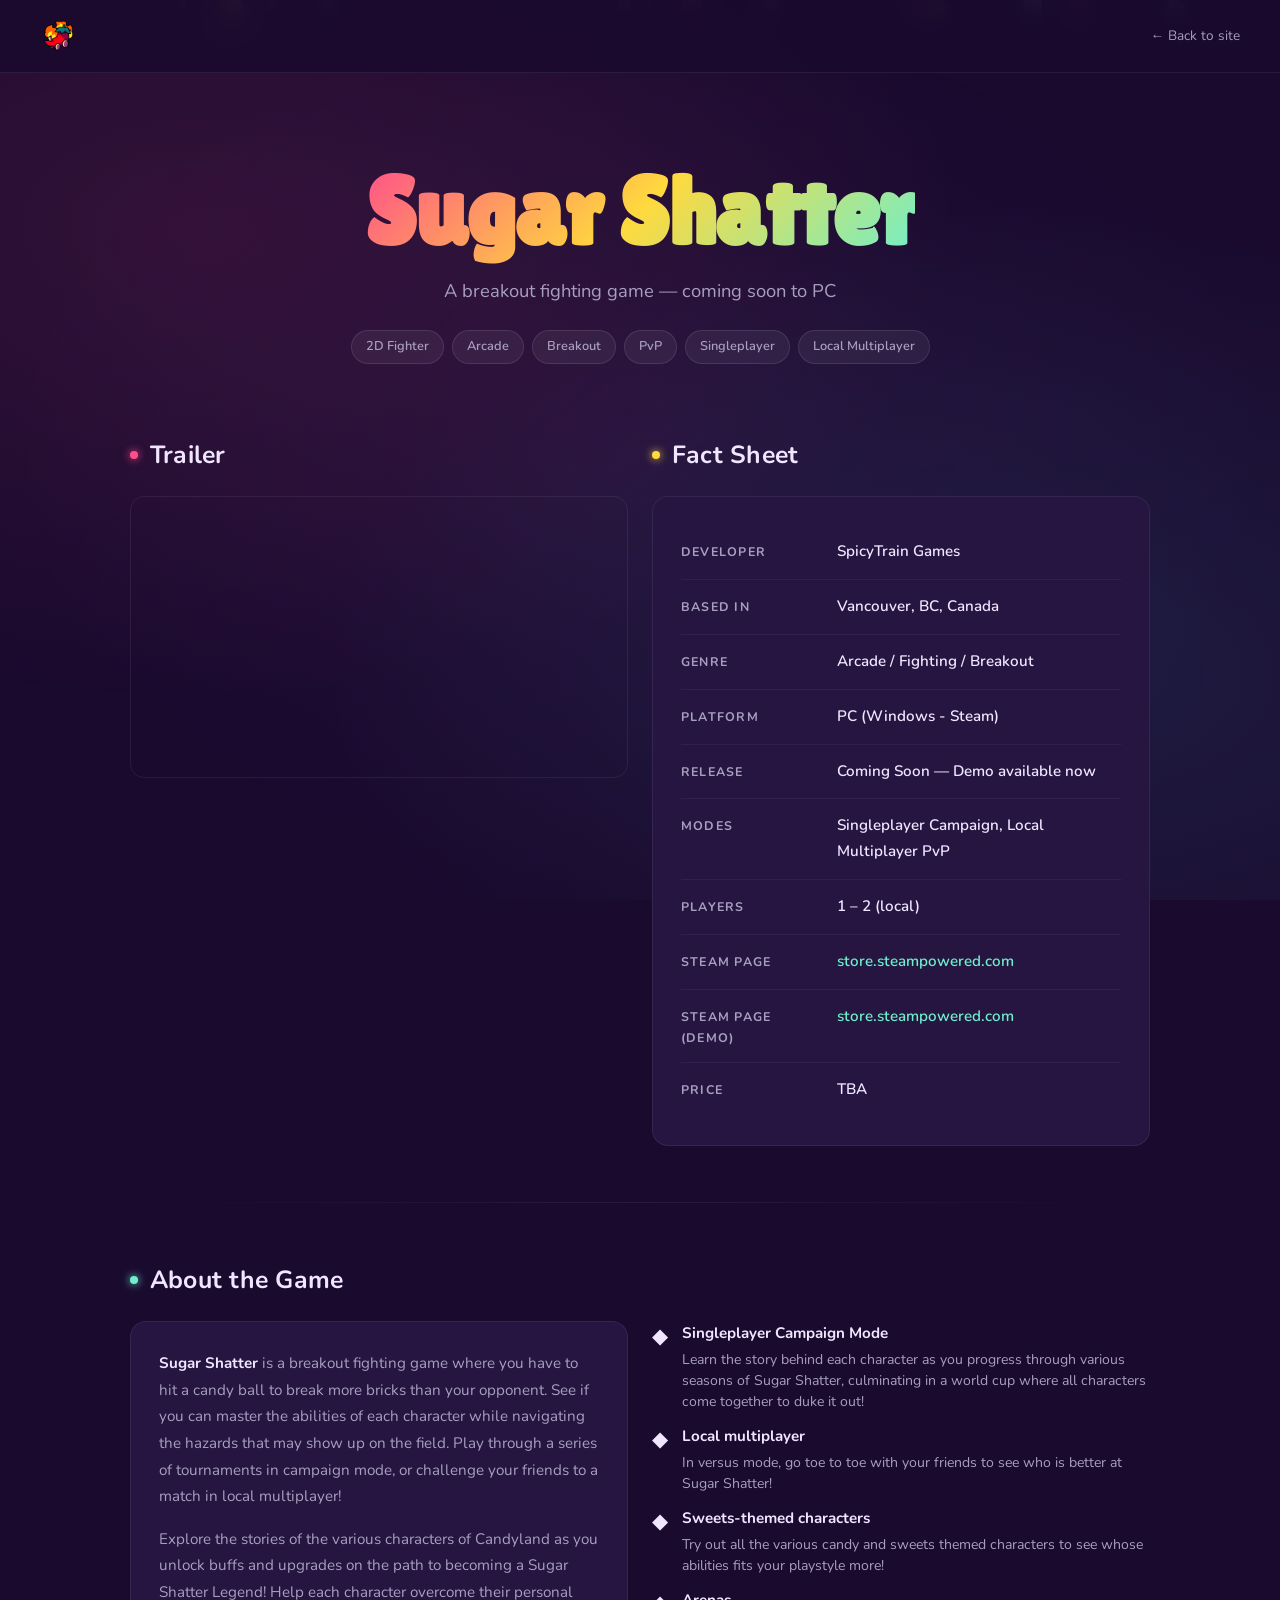
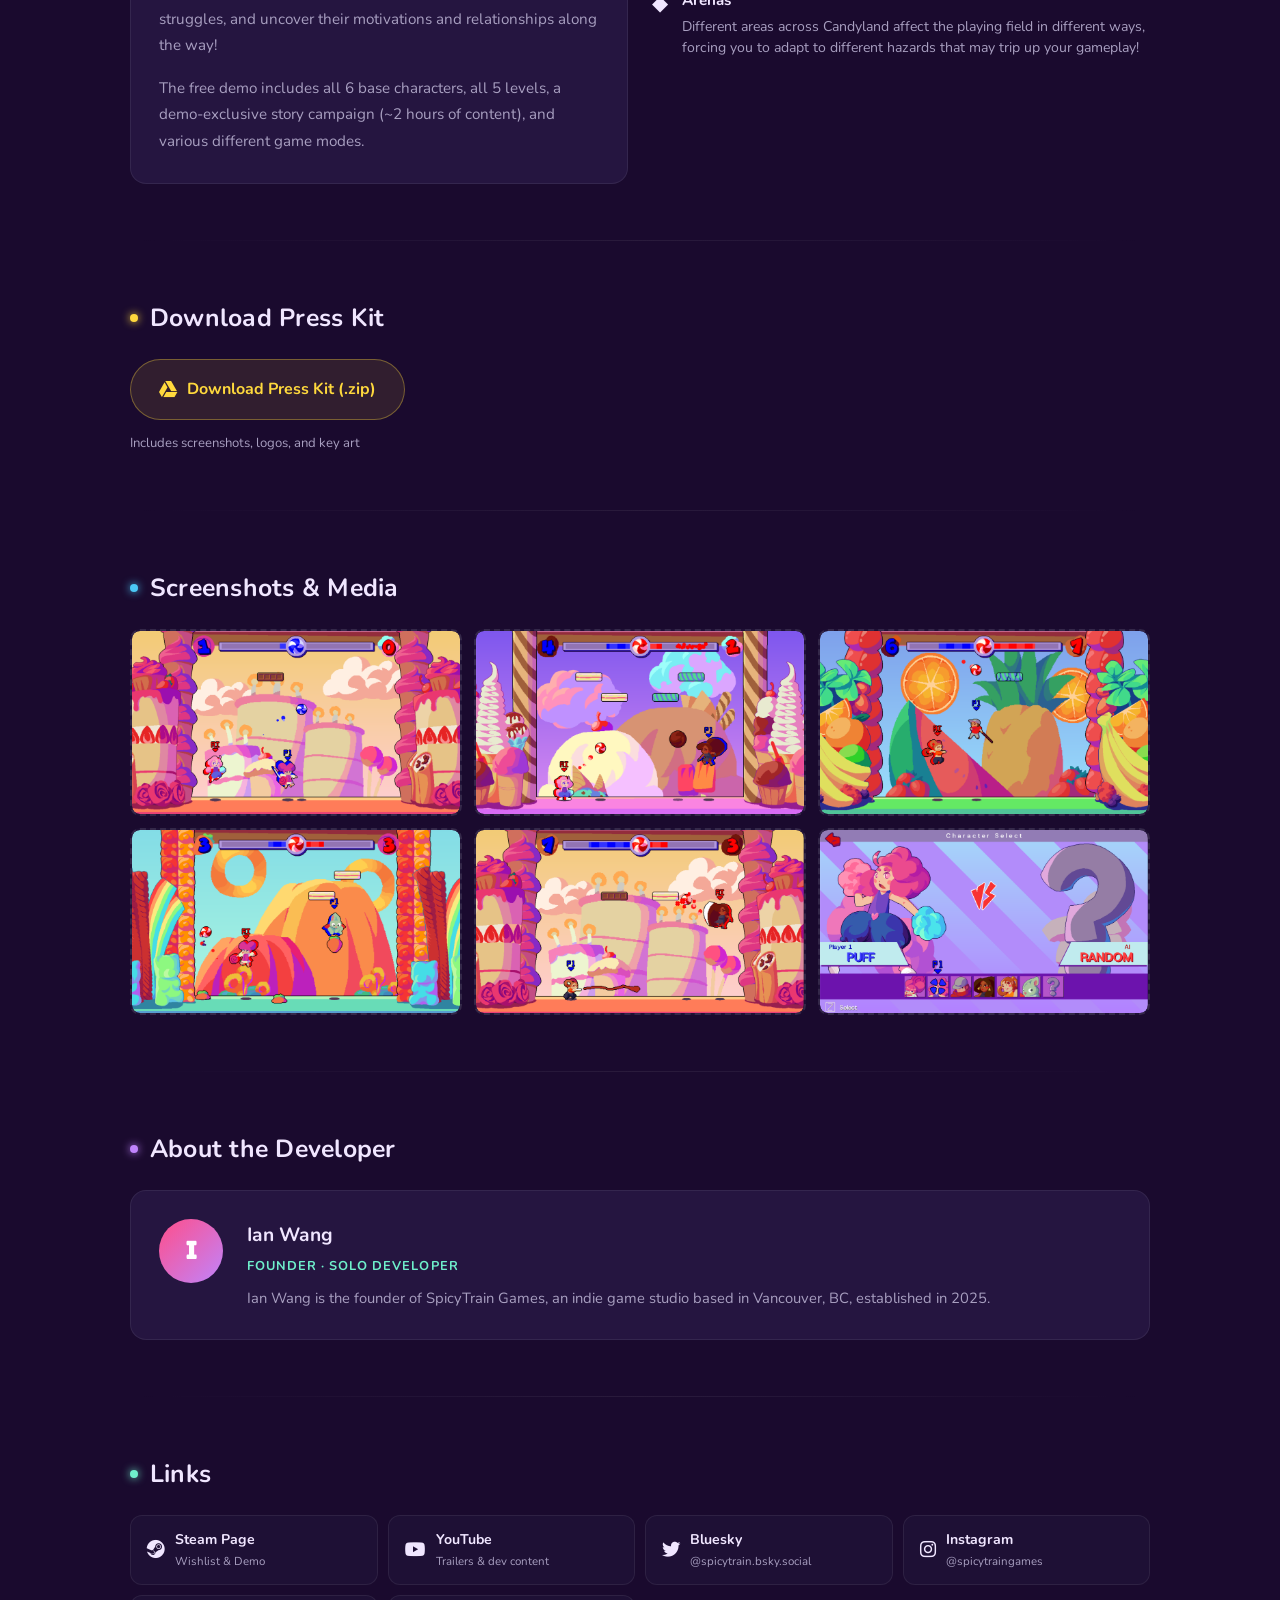
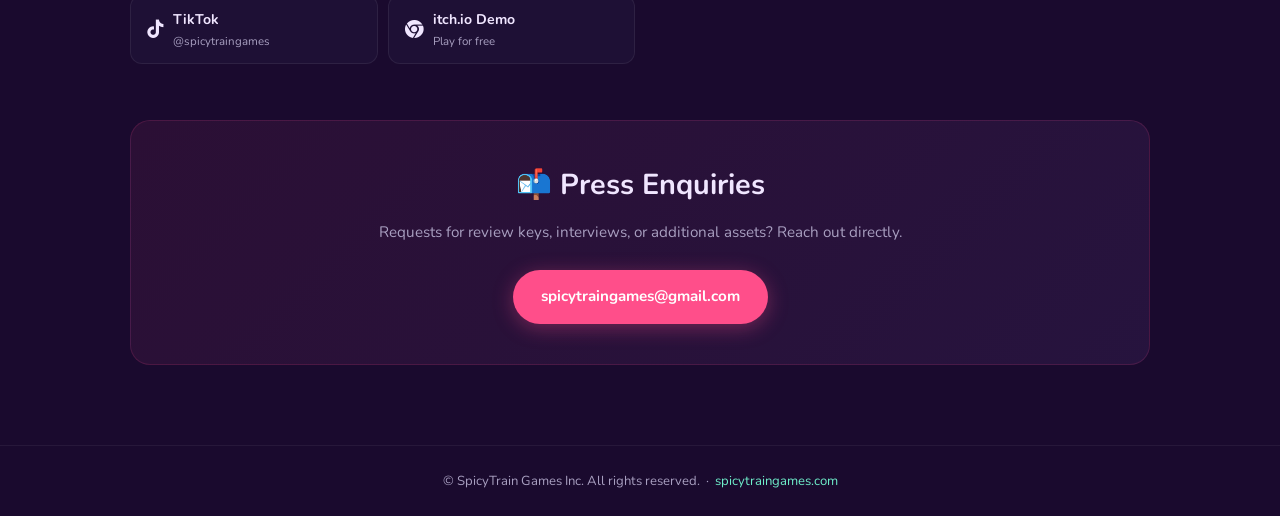
==== presskit.html @ 9cd38f5f "Add Sugar Shatter presskit Revamp website visuals" ====
<!DOCTYPE html>
<html lang="en">
<head>
  <meta charset="UTF-8">
  <meta name="viewport" content="width=device-width, initial-scale=1.0">
  <title>Sugar Shatter — Press Kit | SpicyTrain Games</title>
  <link rel="preconnect" href="https://fonts.googleapis.com">
  <link href="https://fonts.googleapis.com/css2?family=Lilita+One&family=Nunito:wght@400;600;700&display=swap" rel="stylesheet">
  <link rel="stylesheet" href="https://cdnjs.cloudflare.com/ajax/libs/font-awesome/6.5.1/css/all.min.css"/>
  <link rel="stylesheet" href="shared.css">
  <link rel="icon" href="logo.ico" type="image/x-icon">

  <style>
    /* ── PAGE-SPECIFIC: presskit.html ── */

    /* Header (press kit uses a simpler header/back layout, not the full nav) */
    header {
      position: relative;
      z-index: 10;
      padding: 18px 40px;
      display: flex;
      align-items: center;
      justify-content: space-between;
      border-bottom: 1px solid rgba(255,255,255,0.07);
      background: rgba(26,10,46,0.8);
      backdrop-filter: blur(12px);
    }

    .header-logo {
      font-family: 'Lilita One', cursive;
      font-size: 1.1rem;
      color: var(--candy-yellow);
      text-decoration: none;
      letter-spacing: 0.02em;
    }

    .header-back {
      font-size: 0.85rem;
      color: var(--text-muted);
      text-decoration: none;
      display: flex;
      align-items: center;
      gap: 6px;
      transition: color 0.2s;
    }
    .header-back:hover { color: var(--candy-mint); }

    /* Hero */
    .hero-badge {
      display: inline-block;
      background: rgba(255,78,138,0.15);
      border: 1px solid rgba(255,78,138,0.4);
      color: var(--candy-pink);
      font-size: 0.75rem;
      font-weight: 700;
      letter-spacing: 0.15em;
      text-transform: uppercase;
      padding: 6px 16px;
      border-radius: 100px;
      margin-bottom: 20px;
      animation: fadeInDown 0.6s ease both;
    }

    .hero h1 {
      font-size: clamp(3rem, 8vw, 6rem);
      animation: fadeInDown 0.6s ease 0.1s both;
    }

    .hero h1 span {
      background: linear-gradient(135deg, var(--candy-pink) 0%, var(--candy-yellow) 50%, var(--candy-mint) 100%);
      -webkit-background-clip: text;
      -webkit-text-fill-color: transparent;
      background-clip: text;
    }

    .hero-sub {
      font-size: 1.15rem;
      color: var(--text-muted);
      margin-top: 16px;
      animation: fadeInDown 0.6s ease 0.2s both;
    }

    .hero-tags {
      display: flex;
      flex-wrap: wrap;
      justify-content: center;
      gap: 8px;
      margin-top: 24px;
      animation: fadeInDown 0.6s ease 0.3s both;
    }

    .tag {
      background: rgba(255,255,255,0.06);
      border: 1px solid rgba(255,255,255,0.1);
      padding: 5px 14px;
      border-radius: 100px;
      font-size: 0.8rem;
      font-weight: 600;
      color: var(--text-muted);
    }

    /* Layout */
    .container {
      max-width: 1100px;
      margin: 0 auto;
      padding: 0 40px 80px;
      position: relative;
      z-index: 1;
    }

    .grid-2 {
      display: grid;
      grid-template-columns: 1fr 1fr;
      gap: 24px;
    }

    section { margin-bottom: 56px; }

    @media (max-width: 700px) {
      .grid-2 { grid-template-columns: 1fr; }
      .container { padding: 0 20px 60px; }
      header { padding: 16px 20px; }
    }

    /* Fact sheet */
    .fact-sheet { display: grid; gap: 0; }

    .fact-row {
      display: grid;
      grid-template-columns: 140px 1fr;
      gap: 16px;
      padding: 14px 0;
      border-bottom: 1px solid rgba(255,255,255,0.05);
      align-items: start;
    }
    .fact-row:last-child { border-bottom: none; }

    .fact-label {
      font-size: 0.78rem;
      font-weight: 700;
      letter-spacing: 0.1em;
      text-transform: uppercase;
      color: var(--text-muted);
      padding-top: 2px;
    }

    .fact-value { font-size: 0.95rem; color: var(--text); font-weight: 600; }
    .fact-value a { color: var(--candy-mint); text-decoration: none; }
    .fact-value a:hover { text-decoration: underline; }

    /* Trailer */
    .trailer-wrap {
      position: relative;
      width: 100%;
      padding-top: 56.25%;
      border-radius: 14px;
      overflow: hidden;
      border: 1px solid rgba(255,255,255,0.07);
    }
    .trailer-wrap iframe { position: absolute; inset: 0; width: 100%; height: 100%; border: none; }

    /* Features */
    .features { display: grid; gap: 12px; }

    .feature-item { display: flex; gap: 14px; align-items: flex-start; }
    .feature-icon { font-size: 1.3rem; line-height: 1.5; flex-shrink: 0; }
    .feature-text strong { display: block; font-size: 0.95rem; color: var(--text); margin-bottom: 2px; }
    .feature-text p { font-size: 0.88rem; color: var(--text-muted); line-height: 1.5; }

    /* Screenshots */
    .screenshots-grid {
      display: grid;
      grid-template-columns: repeat(3, 1fr);
      gap: 12px;
    }

    @media (max-width: 600px) {
      .screenshots-grid { grid-template-columns: 1fr 1fr; }
    }

    .screenshot-slot {
      aspect-ratio: 16/9;
      background: var(--dark-card2);
      border: 2px dashed rgba(255,255,255,0.1);
      border-radius: 10px;
      display: flex;
      flex-direction: column;
      align-items: center;
      justify-content: center;
      gap: 6px;
      color: var(--text-muted);
      font-size: 0.75rem;
      font-weight: 600;
      text-align: center;
      padding: 10px;
      cursor: pointer;
      transition: border-color 0.2s, background 0.2s;
      overflow: hidden;
      position: relative;
    }
    .screenshot-slot img { position: absolute; inset: 0; width: 100%; height: 100%; object-fit: cover; border-radius: 8px; }
    .screenshot-slot:hover { border-color: rgba(111,239,203,0.3); background: rgba(111,239,203,0.04); }
    .screenshot-slot .plus { font-size: 1.8rem; opacity: 0.3; line-height: 1; }
    .screenshot-slot span { opacity: 0.5; font-size: 0.7rem; }

    /* Developer */
    .dev-card { display: flex; gap: 24px; align-items: flex-start; }

    @media (max-width: 500px) { .dev-card { flex-direction: column; } }

    .dev-avatar {
      width: 64px;
      height: 64px;
      border-radius: 50%;
      background: linear-gradient(135deg, var(--candy-pink), var(--candy-purple));
      flex-shrink: 0;
      display: flex;
      align-items: center;
      justify-content: center;
      font-family: 'Lilita One', cursive;
      font-size: 1.6rem;
      color: white;
    }

    .dev-info h3 { font-size: 1.2rem; margin-bottom: 4px; }
    .dev-info .dev-role { font-size: 0.8rem; color: var(--candy-mint); font-weight: 700; letter-spacing: 0.08em; text-transform: uppercase; margin-bottom: 10px; }
    .dev-info p { font-size: 0.92rem; color: var(--text-muted); line-height: 1.6; }

    /* Links grid */
    .links-grid {
      display: grid;
      grid-template-columns: repeat(auto-fill, minmax(200px, 1fr));
      gap: 10px;
    }

    /* Contact block */
    .contact-block {
      text-align: center;
      background: linear-gradient(135deg, rgba(255,78,138,0.08) 0%, rgba(192,132,252,0.08) 100%);
      border: 1px solid rgba(255,78,138,0.15);
      border-radius: 20px;
      padding: 40px 32px;
    }
    .contact-block h2 { font-size: 1.8rem; margin-bottom: 10px; }
    .contact-block p  { color: var(--text-muted); margin-bottom: 24px; font-size: 0.95rem; }

    .contact-email {
      display: inline-flex;
      align-items: center;
      gap: 10px;
      background: var(--candy-pink);
      color: white;
      font-weight: 700;
      font-size: 0.95rem;
      padding: 14px 28px;
      border-radius: 100px;
      text-decoration: none;
      transition: opacity 0.2s, transform 0.15s;
      box-shadow: 0 4px 20px rgba(255,78,138,0.35);
    }
    .contact-email:hover { opacity: 0.9; transform: translateY(-2px); }

    .download-btn {
      display: inline-flex;
      align-items: center;
      gap: 10px;
      background: rgba(255, 217, 61, 0.1);
      border: 1px solid rgba(255, 217, 61, 0.35);
      color: var(--candy-yellow);
      font-weight: 700;
      font-size: 1rem;
      padding: 14px 28px;
      border-radius: 100px;
      text-decoration: none;
      transition: background 0.2s, border-color 0.2s, transform 0.15s;
    }

    .download-btn:hover {
      background: rgba(255, 217, 61, 0.18);
      border-color: rgba(255, 217, 61, 0.65);
      transform: translateY(-2px);
    }

    .download-note {
      margin-top: 12px;
      font-size: 0.82rem;
      color: var(--text-muted);
    }
  </style>
</head>
<body>

  <div class="particle-bg" id="candyBg"></div>

  <header>
    <a href="index.html" class="header-logo"><img src="logo.png" alt="SpicyTrain Games logo" height="36" style="vertical-align: middle;"></a>
    <a href="index.html" class="header-back">← Back to site</a>
  </header>

  <div class="hero">
    <h1><span>Sugar Shatter</span></h1>
    <p class="hero-sub">A breakout fighting game — coming soon to PC</p>
    <div class="hero-tags">
      <span class="tag">2D Fighter</span>
      <span class="tag">Arcade</span>
      <span class="tag">Breakout</span>
      <span class="tag">PvP</span>
      <span class="tag">Singleplayer</span>
      <span class="tag">Local Multiplayer</span>
    </div>
  </div>

  <div class="container">

    <section>
      <div class="grid-2" style="align-items: start;">
        <div>
          <div class="section-label">
            <div class="dot dot-pink"></div>
            <h2>Trailer</h2>
          </div>
          <div class="trailer-wrap">
            <iframe
              src="https://www.youtube.com/embed/NaXSfzBLZJM"
              title="Sugar Shatter Demo Launch Trailer"
              allow="accelerometer; autoplay; clipboard-write; encrypted-media; gyroscope; picture-in-picture"
              allowfullscreen>
            </iframe>
          </div>
        </div>
        <div>
          <div class="section-label">
            <div class="dot dot-yellow"></div>
            <h2>Fact Sheet</h2>
          </div>
          <div class="card">
            <div class="fact-sheet">
              <div class="fact-row"><div class="fact-label">Developer</div><div class="fact-value">SpicyTrain Games</div></div>
              <div class="fact-row"><div class="fact-label">Based in</div><div class="fact-value">Vancouver, BC, Canada</div></div>
              <div class="fact-row"><div class="fact-label">Genre</div><div class="fact-value">Arcade / Fighting / Breakout</div></div>
              <div class="fact-row"><div class="fact-label">Platform</div><div class="fact-value">PC (Windows - Steam)</div></div>
              <div class="fact-row"><div class="fact-label">Release</div><div class="fact-value">Coming Soon — Demo available now</div></div>
              <div class="fact-row"><div class="fact-label">Modes</div><div class="fact-value">Singleplayer Campaign, Local Multiplayer PvP</div></div>
              <div class="fact-row"><div class="fact-label">Players</div><div class="fact-value">1 – 2 (local)</div></div>
              <div class="fact-row"><div class="fact-label">Steam Page</div><div class="fact-value"><a href="https://store.steampowered.com/app/4275860/Sugar_Shatter/" target="_blank" rel="noopener">store.steampowered.com</a></div></div>
              <div class="fact-row"><div class="fact-label">Steam Page (Demo)</div><div class="fact-value"><a href="https://store.steampowered.com/app/4364720/Sugar_Shatter_Demo/" target="_blank" rel="noopener">store.steampowered.com</a></div></div>
              <div class="fact-row"><div class="fact-label">Price</div><div class="fact-value">TBA</div></div>
              <!-- <div class="fact-row"><div class="fact-label">Features</div><div class="fact-value">Steam Cloud · Remote Play Together · Family Sharing</div></div> -->
            </div>
          </div>
        </div>
      </div>
    </section>

    <div class="section-divider"></div>

    <section>
      <div class="section-label">
        <div class="dot dot-mint"></div>
        <h2>About the Game</h2>
      </div>
      <div class="grid-2">
        <div class="card">
          <p style="color: var(--text-muted); font-size: 0.95rem; line-height: 1.75; margin-bottom: 16px;">
            <strong style="color: var(--text);">Sugar Shatter</strong> is a breakout fighting game where you have to hit a candy ball to break more bricks than your opponent. See if you can master the abilities of each character while navigating the hazards that may show up on the field. Play through a series of tournaments in campaign mode, or challenge your friends to a match in local multiplayer!
          </p>
          <p style="color: var(--text-muted); font-size: 0.95rem; line-height: 1.75; margin-bottom: 16px;">
            Explore the stories of the various characters of Candyland as you unlock buffs and upgrades on the path to becoming a Sugar Shatter Legend! Help each character overcome their personal struggles, and uncover their motivations and relationships along the way!
          </p>
          <p style="color: var(--text-muted); font-size: 0.95rem; line-height: 1.75;">
            The free demo includes all 6 base characters, all 5 levels, a demo-exclusive story campaign (~2 hours of content), and various different game modes.
          </p>
        </div>
        <div>
          <div class="features">
            <div class="feature-item">
              <div class="feature-icon">◆</div>
              <div class="feature-text">
                <strong>Singleplayer Campaign Mode</strong>
                <p>Learn the story behind each character as you progress through various seasons of Sugar Shatter, culminating in a world cup where all characters come together to duke it out!</p>
              </div>
            </div>
            <div class="feature-item">
              <div class="feature-icon">◆</div>
              <div class="feature-text">
                <strong>Local multiplayer</strong>
                <p>In versus mode, go toe to toe with your friends to see who is better at Sugar Shatter!</p>
              </div>
            </div>
            <div class="feature-item">
              <div class="feature-icon">◆</div>
              <div class="feature-text">
                <strong>Sweets-themed characters</strong>
                <p>Try out all the various candy and sweets themed characters to see whose abilities fits your playstyle more!</p>
              </div>
            </div>
            <div class="feature-item">
              <div class="feature-icon">◆</div>
              <div class="feature-text">
                <strong>Arenas</strong>
                <p>Different areas across Candyland affect the playing field in different ways, forcing you to adapt to different hazards that may trip up your gameplay!</p>
              </div>
            </div>
          </div>
        </div>
      </div>
    </section>

    <div class="section-divider"></div>

    <section>
      <div class="section-label">
        <div class="dot dot-yellow"></div>
        <h2>Download Press Kit</h2>
      </div>
      <a href="https://drive.google.com/file/d/1k3VE22LtWXHJQoB0J2pcEsdK2OOr-wlj/view?usp=sharing" target="_blank" rel="noopener" class="download-btn">
        <span class="social-icon"><i class="fa-brands fa-google-drive"></i></span> Download Press Kit (.zip)
      </a>
      <p class="download-note">Includes screenshots, logos, and key art</p>
    </section>

    <div class="section-divider"></div>

    <section>
      <div class="section-label">
        <div class="dot dot-blue"></div>
        <h2>Screenshots & Media</h2>
      </div>
      <div class="screenshots-grid">
        <div class="screenshot-slot"><img src="images/screenshots/screenshot1_v2.png" alt="Sugar Shatter gameplay screenshot 1"></div>
        <div class="screenshot-slot"><img src="images/screenshots/screenshot2_v2.png" alt="Sugar Shatter gameplay screenshot 2"></div>
        <div class="screenshot-slot"><img src="images/screenshots/screenshot3_v2.png" alt="Sugar Shatter gameplay screenshot 3"></div>
        <div class="screenshot-slot"><img src="images/screenshots/screenshot4_v2.png" alt="Sugar Shatter gameplay screenshot 4"></div>
        <div class="screenshot-slot"><img src="images/screenshots/screenshot5_v2.png" alt="Sugar Shatter gameplay screenshot 5"></div>
        <div class="screenshot-slot"><img src="images/screenshots/screenshot_char_select.png" alt="Sugar Shatter character select screenshot"></div>
      </div>
    </section>

    <div class="section-divider"></div>

    <section>
      <div class="section-label">
        <div class="dot dot-purple"></div>
        <h2>About the Developer</h2>
      </div>
      <div class="card">
        <div class="dev-card">
          <div class="dev-avatar">I</div>
          <div class="dev-info">
            <h3>Ian Wang</h3>
            <div class="dev-role">Founder · Solo Developer</div>
            <p>Ian Wang is the founder of SpicyTrain Games, an indie game studio based in Vancouver, BC, established in 2025.</p>
          </div>
        </div>
      </div>
    </section>

    <div class="section-divider"></div>

    <section>
      <div class="section-label">
        <div class="dot dot-mint"></div>
        <h2>Links</h2>
      </div>
      <div class="links-grid">
        <a href="https://store.steampowered.com/app/4275860/Sugar_Shatter/" target="_blank" rel="noopener" class="press-link">
          <span class="link-icon"><span class="social-icon"><i class="fa-brands fa-steam"></i></span></span><div>Steam Page<span class="link-sub">Wishlist & Demo</span></div>
        </a>
        <a href="https://www.youtube.com/@SpicyTrainGames" target="_blank" rel="noopener" class="press-link">
          <span class="link-icon"><span class="social-icon"><i class="fa-brands fa-youtube"></i></span></span><div>YouTube<span class="link-sub">Trailers & dev content</span></div>
        </a>
        <a href="https://bsky.app/profile/spicytrain.bsky.social" target="_blank" rel="noopener" class="press-link">
          <span class="link-icon"><span class="social-icon"><i class="fa-brands fa-twitter"></i></span></span><div>Bluesky<span class="link-sub">@spicytrain.bsky.social</span></div>
        </a>
        <a href="https://www.instagram.com/spicytraingames/" target="_blank" rel="noopener" class="press-link">
          <span class="link-icon"><span class="social-icon"><i class="fa-brands fa-instagram"></i></span></span><div>Instagram<span class="link-sub">@spicytraingames</span></div>
        </a>
        <a href="https://www.tiktok.com/@spicytraingames" target="_blank" rel="noopener" class="press-link">
          <span class="link-icon"><span class="social-icon"><i class="fa-brands fa-tiktok"></i></span></span><div>TikTok<span class="link-sub">@spicytraingames</span></div>
        </a>
        <a href="https://spicytrain-games.itch.io/sugar-shatter-demo" target="_blank" rel="noopener" class="press-link">
          <span class="link-icon"><span class="social-icon"><i class="fa-brands fa-chrome"></i></span></span><div>itch.io Demo<span class="link-sub">Play for free</span></div>
        </a>
      </div>
    </section>

    <div class="contact-block">
      <h2>📬 Press Enquiries</h2>
      <p>Requests for review keys, interviews, or additional assets? Reach out directly.</p>
      <!-- Replace with your actual press contact email -->
      <a href="mailto:press@spicytraingames.com" class="contact-email">spicytraingames@gmail.com</a>
    </div>

  </div>

  <footer>
    <p>© SpicyTrain Games Inc. All rights reserved. &nbsp;·&nbsp; <a href="index.html">spicytraingames.com</a></p>
  </footer>

  <script>
    const bg = document.getElementById('candyBg');
    const colors = ['#FF4E8A', '#FFD93D', '#6FEFCB', '#4BC8F5', '#C084FC'];
    for (let i = 0; i < 18; i++) {
      const dot = document.createElement('div');
      dot.className = 'particle';
      const size = Math.random() * 18 + 6;
      dot.style.cssText = `
        width: ${size}px;
        height: ${size}px;
        background: ${colors[Math.floor(Math.random() * colors.length)]};
        left: ${Math.random() * 100}%;
        animation-duration: ${Math.random() * 20 + 14}s;
        animation-delay: -${Math.random() * 20}s;
        border-radius: ${Math.random() > 0.5 ? '50%' : '3px'};
      `;
      bg.appendChild(dot);
    }
  </script>

</body>
</html>
---- shared.css ----
/* ============================================================
   shared.css — SpicyTrain Games
   Common styles for index.html and presskit.html
   ============================================================ */

/* ── TOKENS ── */
:root {
  --candy-pink:   #FF4E8A;
  --candy-yellow: #FFD93D;
  --candy-mint:   #6FEFCB;
  --candy-blue:   #4BC8F5;
  --candy-purple: #C084FC;
  --dark:         #1A0A2E;
  --dark-card:    #251540;
  --dark-card2:   #1E1035;
  --text:         #F0E6FF;
  --text-muted:   #A89FC0;
}

/* ── RESET ── */
* { margin: 0; padding: 0; box-sizing: border-box; }

html { scroll-behavior: smooth; }

/* ── BASE ── */
body {
  background-color: var(--dark);
  color: var(--text);
  font-family: 'Nunito', sans-serif;
  font-size: 16px;
  line-height: 1.7;
  overflow-x: hidden;
}

/* Ambient gradient overlay */
body::before {
  content: '';
  position: fixed;
  inset: 0;
  background:
    radial-gradient(ellipse at 15% 25%, rgba(255,78,138,0.11) 0%, transparent 50%),
    radial-gradient(ellipse at 85% 75%, rgba(75,200,245,0.09) 0%, transparent 50%),
    radial-gradient(ellipse at 50% 50%, rgba(192,132,252,0.06) 0%, transparent 70%);
  pointer-events: none;
  z-index: 0;
}

/* ── FLOATING PARTICLES ── */
.particle-bg {
  position: fixed;
  inset: 0;
  pointer-events: none;
  z-index: 0;
  overflow: hidden;
}

.particle {
  position: absolute;
  opacity: 0.13;
  animation: floatUp linear infinite;
}

@keyframes floatUp {
  0%   { transform: translateY(110vh) rotate(0deg);   opacity: 0; }
  9%   { opacity: 0.13; }
  91%  { opacity: 0.13; }
  100% { transform: translateY(-10vh) rotate(400deg); opacity: 0; }
}

/* ── NAV ── */
nav {
  position: sticky;
  top: 0;
  z-index: 100;
  display: flex;
  align-items: center;
  justify-content: space-between;
  padding: 16px 48px;
  background: rgba(26,10,46,0.85);
  backdrop-filter: blur(14px);
  border-bottom: 1px solid rgba(255,255,255,0.07);
}

.nav-logo {
  font-size: 1.15rem;
  color: var(--candy-yellow);
  text-decoration: none;
  letter-spacing: 0.02em;
  display: flex;
  align-items: center;
  gap: 8px;
}

.nav-links {
  display: flex;
  align-items: center;
  gap: 8px;
  list-style: none;
}

.nav-links a {
  color: var(--text-muted);
  text-decoration: none;
  font-size: 0.88rem;
  font-weight: 700;
  letter-spacing: 0.05em;
  text-transform: uppercase;
  padding: 6px 14px;
  border-radius: 100px;
  transition: color 0.2s, background 0.2s;
}

.nav-links a:hover {
  color: var(--text);
  background: rgba(255,255,255,0.07);
}

.nav-links .nav-press {
  background: rgba(255,78,138,0.12);
  border: 1px solid rgba(255,78,138,0.3);
  color: var(--candy-pink);
  padding: 7px 18px;
  border-radius: 100px;
  font-size: 0.85rem;
  font-weight: 700;
  text-decoration: none;
  transition: background 0.2s, border-color 0.2s, transform 0.15s;
  white-space: nowrap;
}

.nav-links .nav-press:hover {
  background: rgba(255,78,138,0.22);
  border-color: rgba(255,78,138,0.6);
  transform: translateY(-1px);
  color: var(--candy-pink);
}

/* ── HERO (shared base) ── */
.hero {
  position: relative;
  z-index: 1;
  text-align: center;
  padding: 90px 40px 70px;
}

.hero h1 {
  font-family: 'Lilita One', cursive;
  font-size: clamp(3rem, 8vw, 6.5rem);
  line-height: 1;
  letter-spacing: -0.01em;
}

/* ── SECTION HEADINGS ── */
/* index.html uses .section-header + .section-pip  */
/* presskit.html uses .section-label + .dot        */
/* Both are unified here under shared class names  */

.section-header,
.section-label {
  display: flex;
  align-items: center;
  gap: 12px;
  margin-bottom: 20px;
}

.section-header h2,
.section-label h2 {
  font-size: 1.55rem;
  letter-spacing: 0.01em;
}

/* Coloured pip dots — used by both pages */
.section-pip,
.dot {
  width: 8px;
  height: 8px;
  border-radius: 50%;
  flex-shrink: 0;
}

.pip-pink,   .dot-pink   { background: var(--candy-pink);   box-shadow: 0 0 8px var(--candy-pink); }
.pip-yellow, .dot-yellow { background: var(--candy-yellow); box-shadow: 0 0 8px var(--candy-yellow); }
.pip-mint,   .dot-mint   { background: var(--candy-mint);   box-shadow: 0 0 8px var(--candy-mint); }
.pip-blue,   .dot-blue   { background: var(--candy-blue);   box-shadow: 0 0 8px var(--candy-blue); }
.pip-purple, .dot-purple { background: var(--candy-purple); box-shadow: 0 0 8px var(--candy-purple); }

/* ── CARDS ── */
.card {
  background: var(--dark-card);
  border: 1px solid rgba(255,255,255,0.07);
  border-radius: 16px;
  padding: 28px;
}

.card-sm {
  background: var(--dark-card2);
  border: 1px solid rgba(255,255,255,0.06);
  border-radius: 12px;
  padding: 20px 24px;
}

/* ── LINK CARDS (press kit links + social list) ── */
.press-link,
.social-list a {
  display: flex;
  align-items: center;
  gap: 10px;
  background: var(--dark-card2);
  border: 1px solid rgba(255,255,255,0.07);
  border-radius: 12px;
  padding: 12px 16px;
  text-decoration: none;
  color: var(--text);
  font-size: 0.88rem;
  font-weight: 700;
  transition: background 0.2s, border-color 0.2s, transform 0.15s;
}

.press-link:hover,
.social-list a:hover {
  background: rgba(255,255,255,0.06);
  border-color: rgba(255,255,255,0.15);
  transform: translateY(-2px);
}

.link-icon,
.social-icon { font-size: 1.15rem; }

.link-sub {
  font-size: 0.72rem;
  color: var(--text-muted);
  font-weight: 400;
  display: block;
}

/* ── SECTION DIVIDER ── */
.divider,
.section-divider {
  height: 1px;
  background: linear-gradient(90deg, transparent, rgba(255,255,255,0.07), transparent);
  margin-bottom: 56px;
}

/* ── ANIMATIONS ── */
@keyframes fadeInDown {
  from { opacity: 0; transform: translateY(-16px); }
  to   { opacity: 1; transform: translateY(0); }
}

@keyframes fadeInUp {
  from { opacity: 0; transform: translateY(20px); }
  to   { opacity: 1; transform: translateY(0); }
}

/* ── FOOTER ── */
footer {
  position: relative;
  z-index: 1;
  text-align: center;
  padding: 24px 40px;
  border-top: 1px solid rgba(255,255,255,0.06);
  color: var(--text-muted);
  font-size: 0.82rem;
}

footer a { color: var(--candy-mint); text-decoration: none; }
footer a:hover { text-decoration: underline; }

/* ── RESPONSIVE ── */
@media (max-width: 700px) {
  nav { padding: 14px 20px; }
  .hero { padding: 70px 20px 50px; }
}
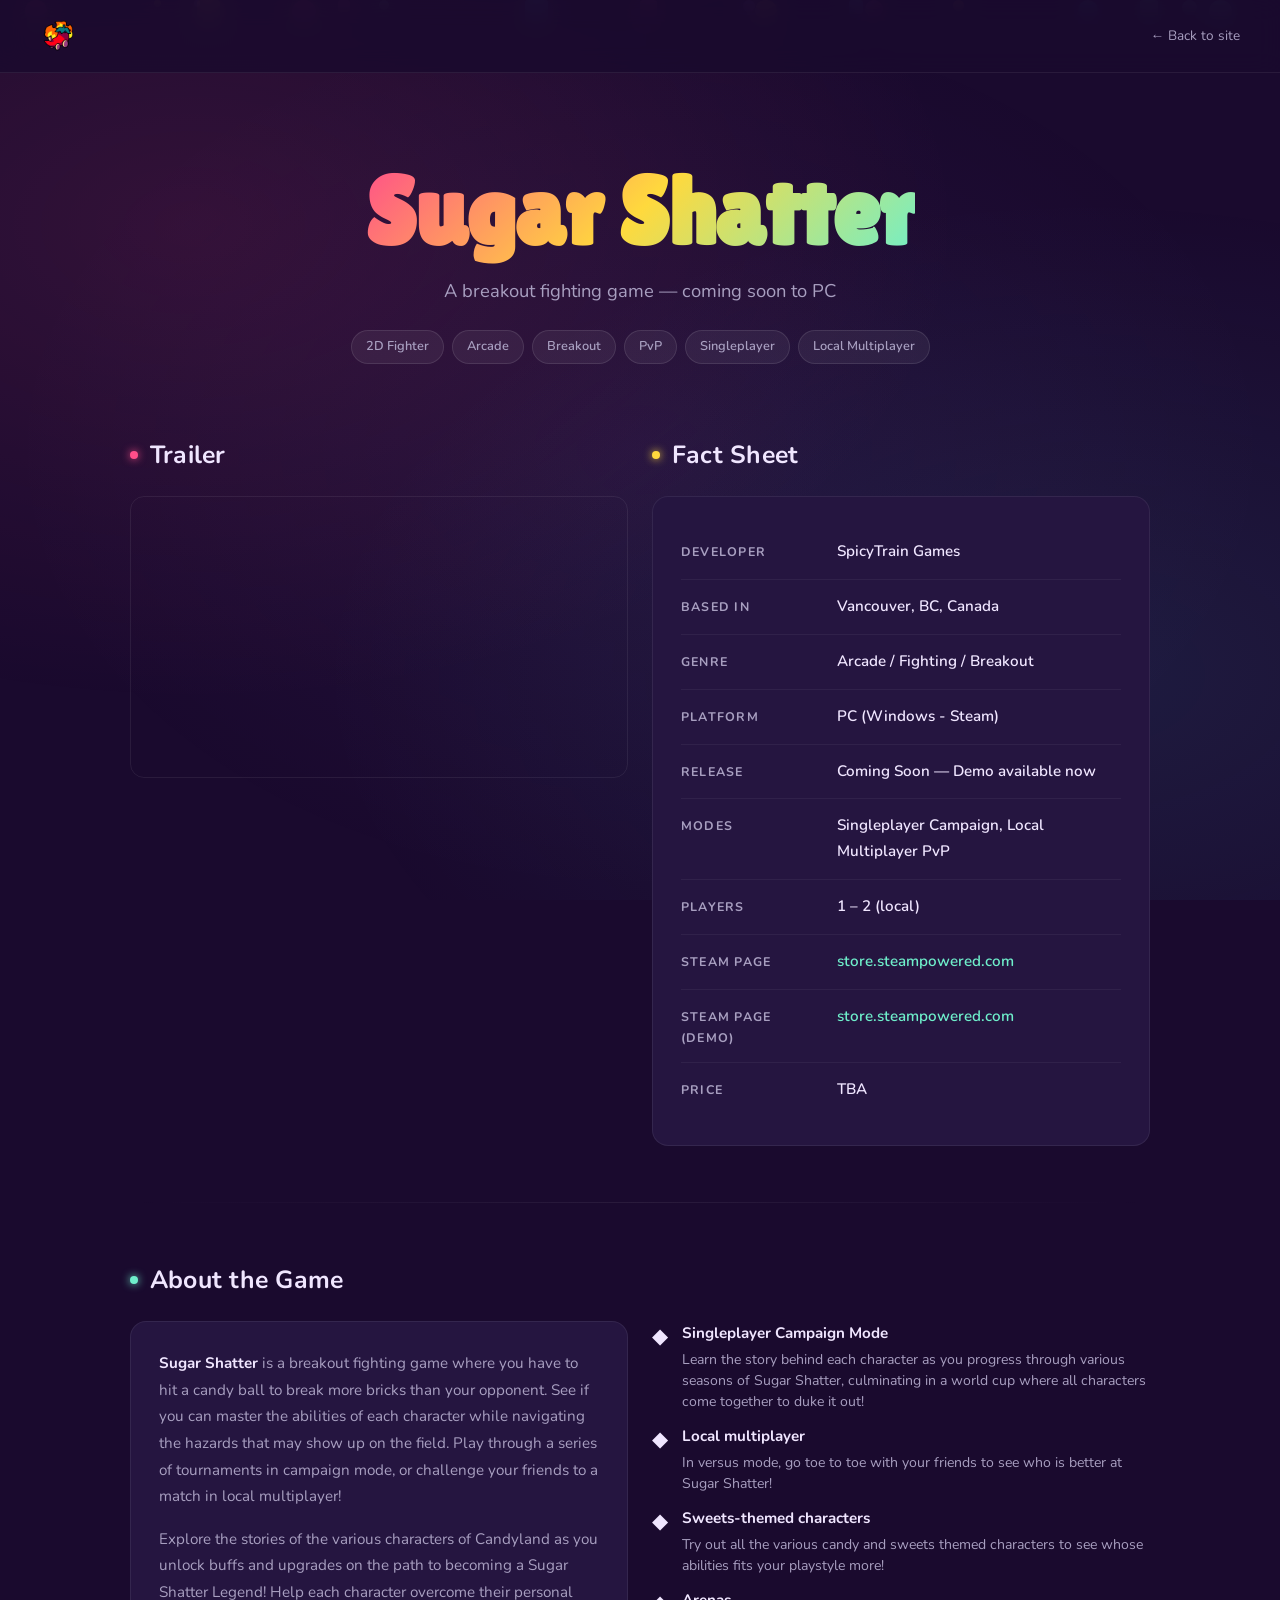
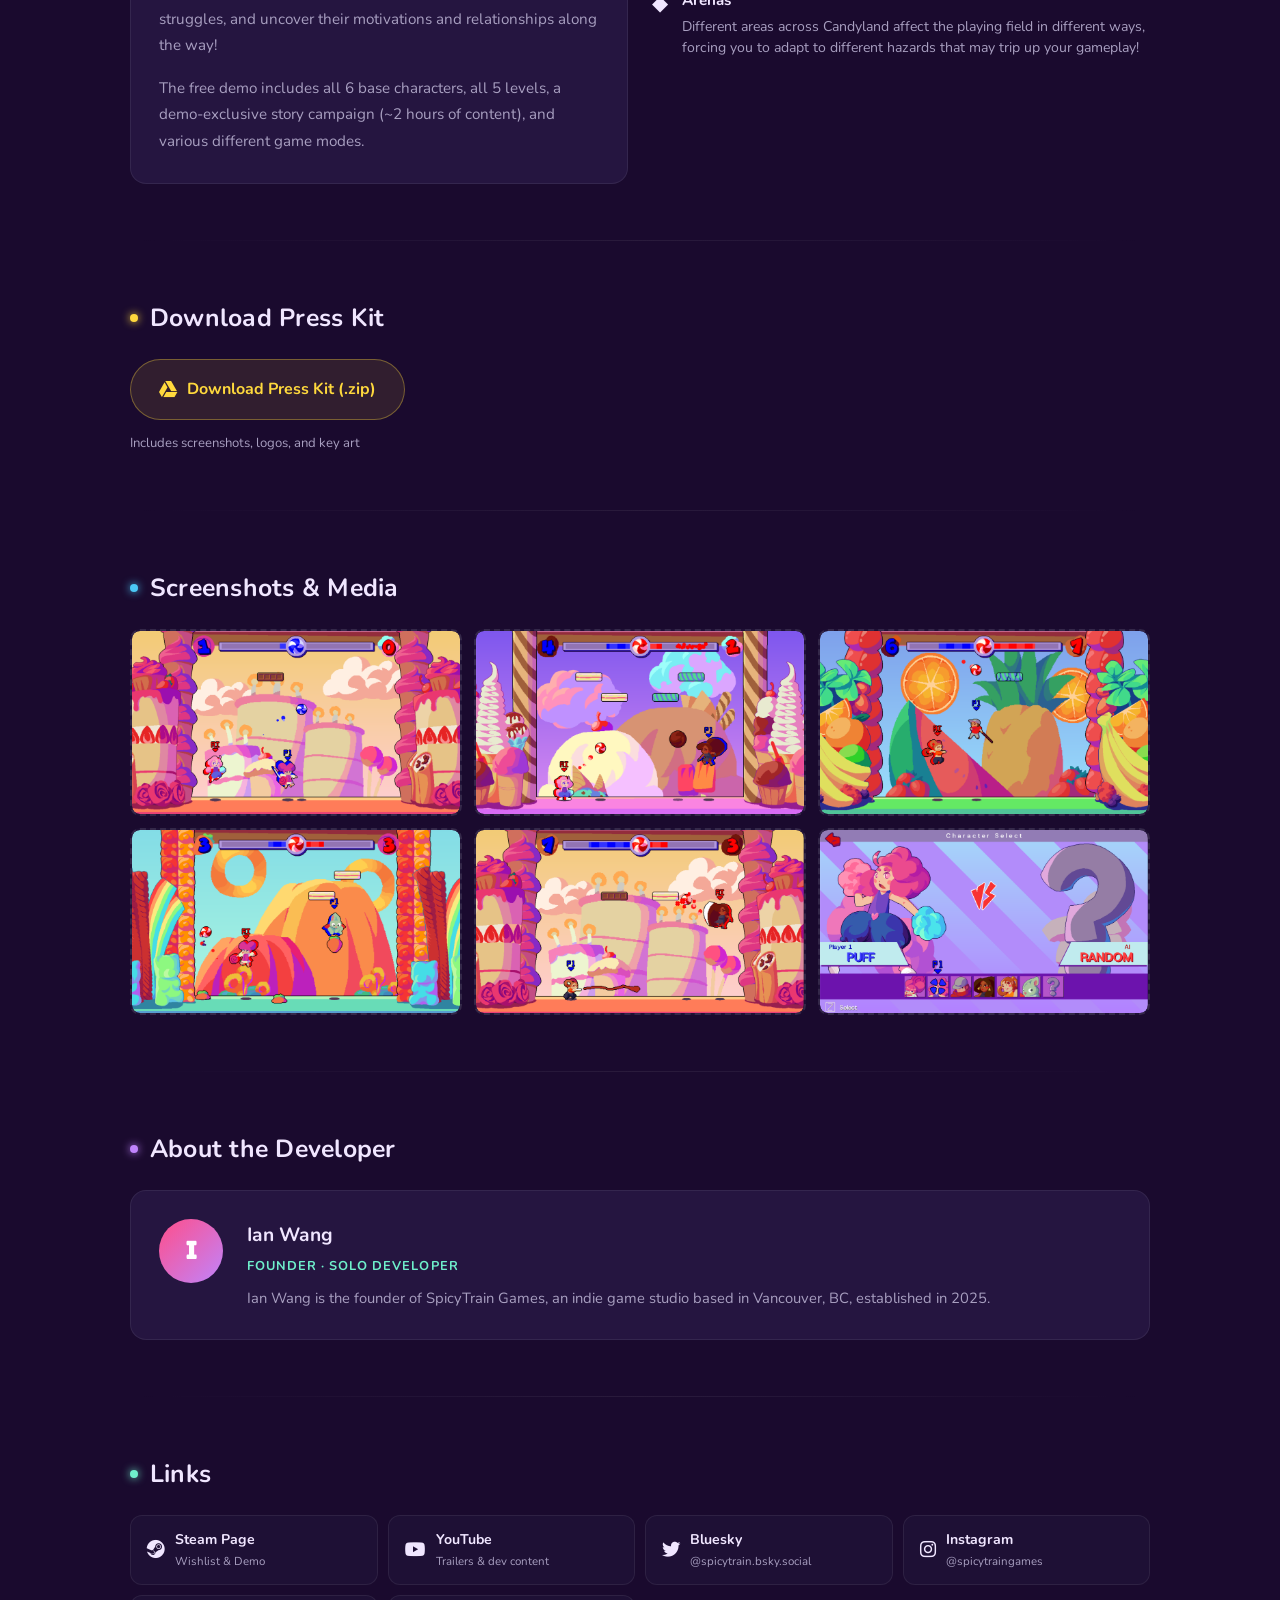
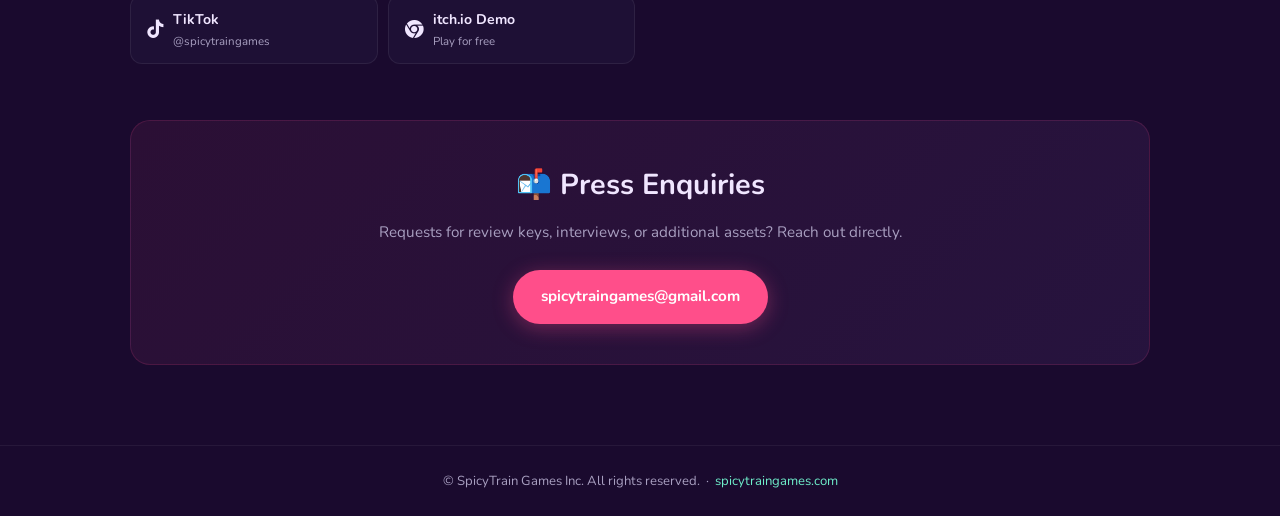
==== commit ebd71837: "Fixup email link" ====
--- a/presskit.html
+++ b/presskit.html
@@ -487,8 +487,7 @@
     <div class="contact-block">
       <h2>📬 Press Enquiries</h2>
       <p>Requests for review keys, interviews, or additional assets? Reach out directly.</p>
-      <!-- Replace with your actual press contact email -->
-      <a href="mailto:press@spicytraingames.com" class="contact-email">spicytraingames@gmail.com</a>
+      <a href="mailto:spicytraingames@gmail.com" class="contact-email">spicytraingames@gmail.com</a>
     </div>
 
   </div>
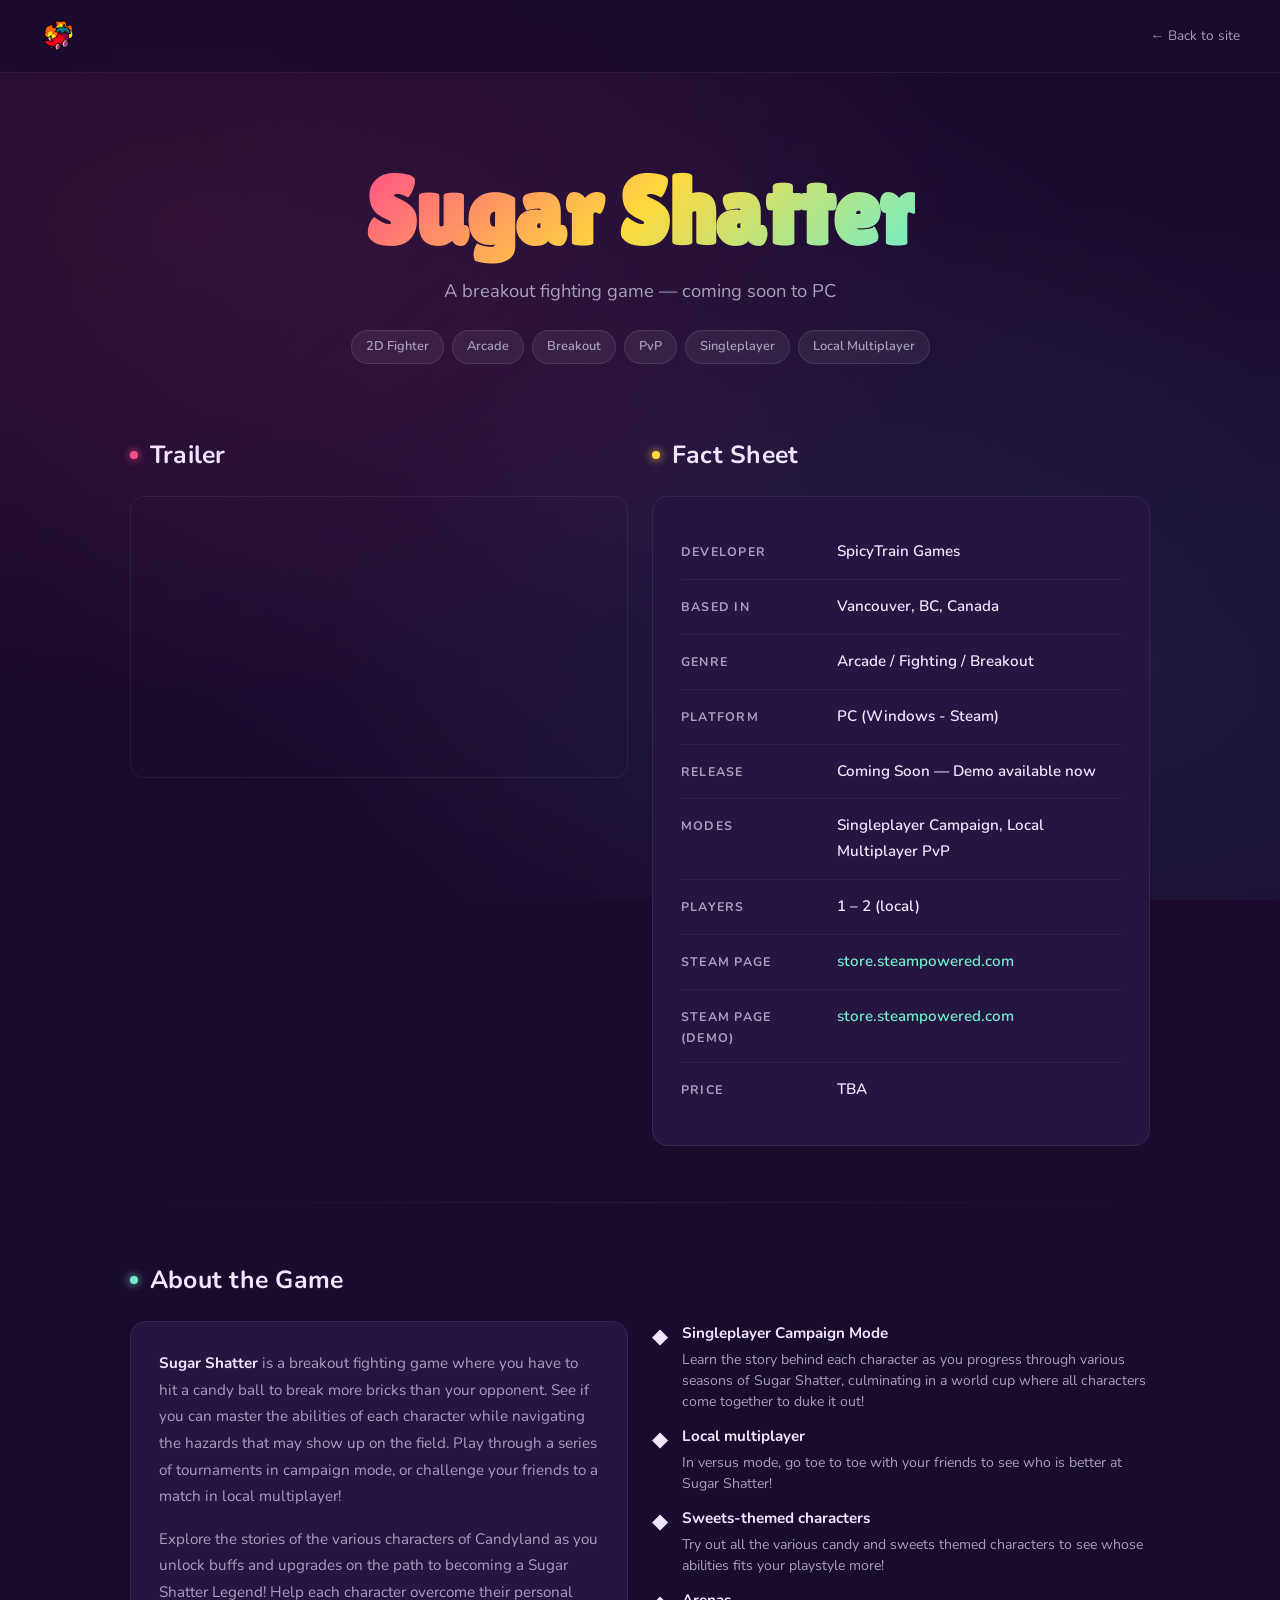
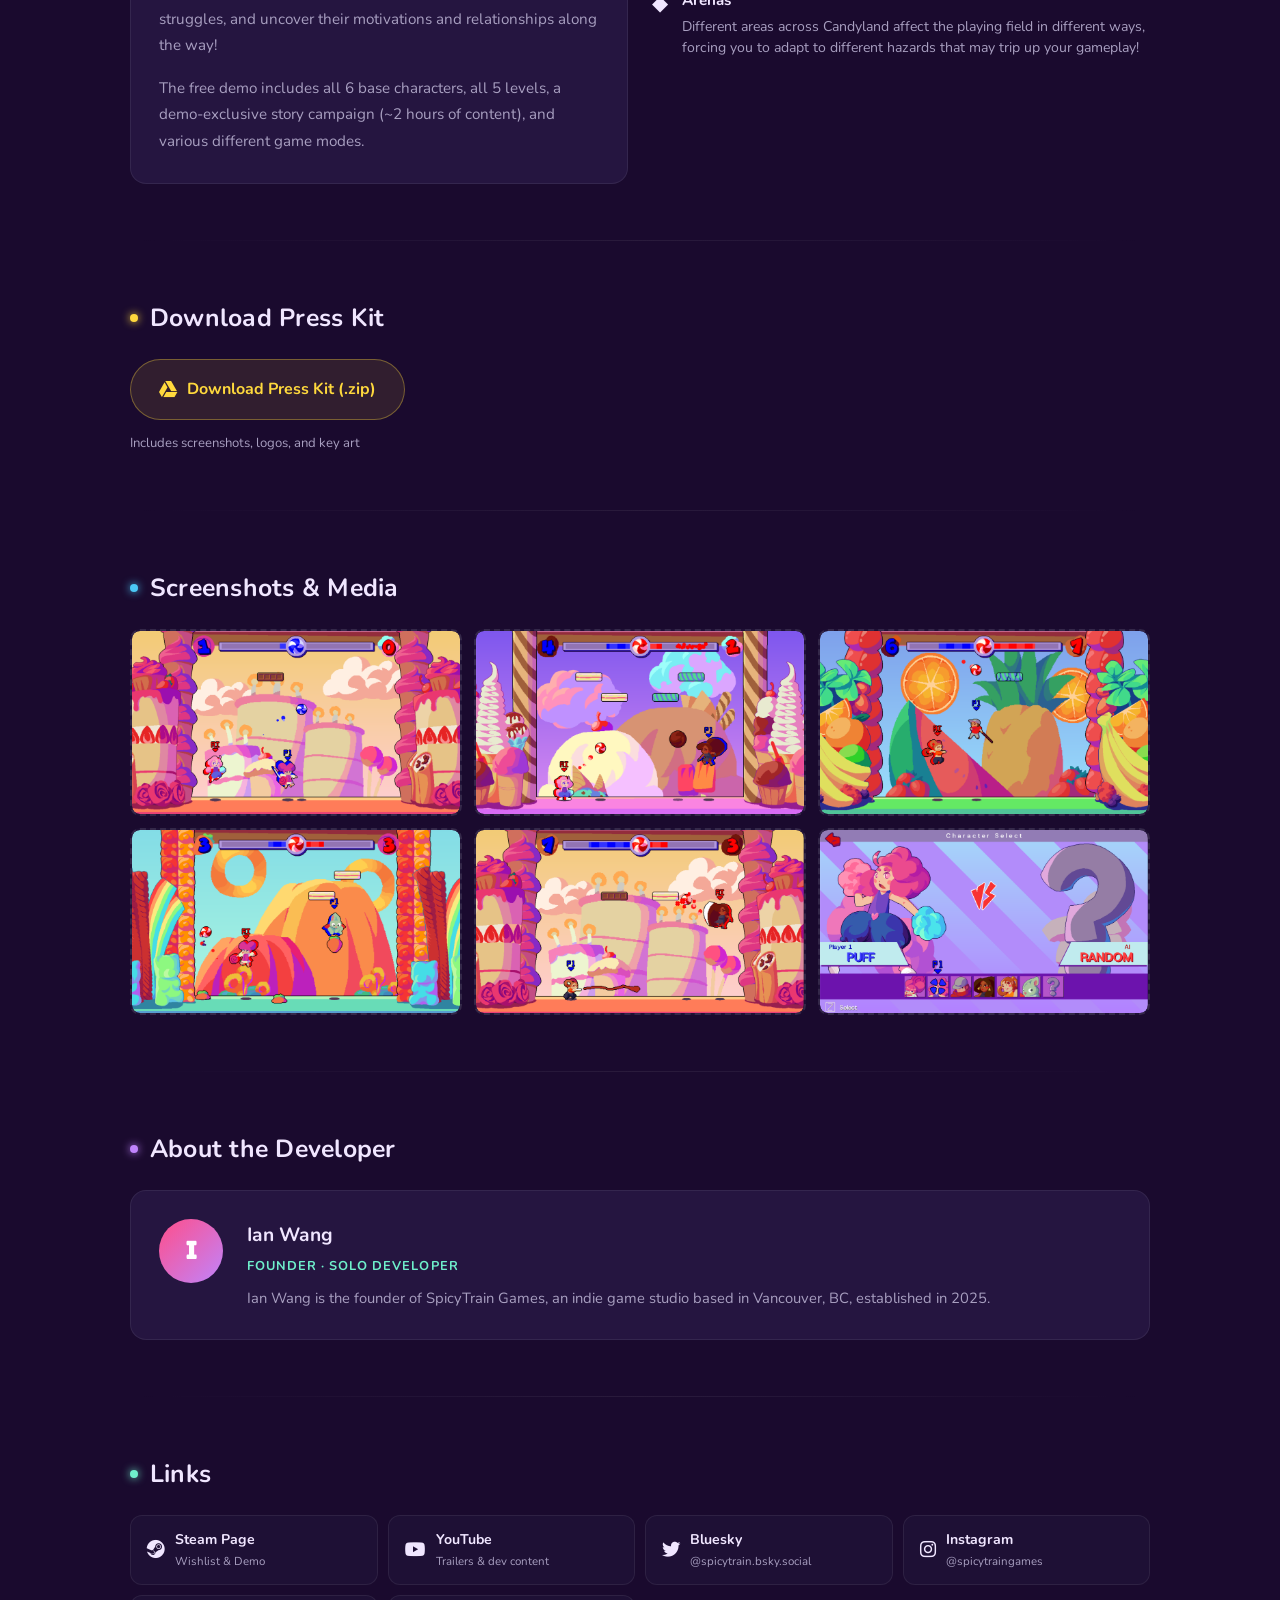
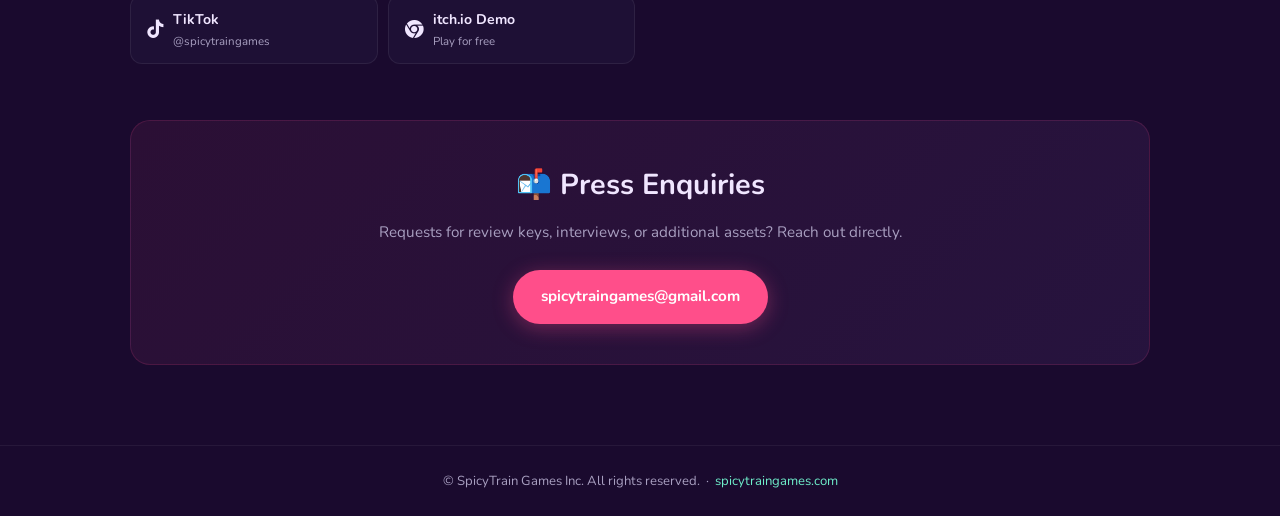
==== commit 1dbfdd37: "Remove background animation" ====
--- a/presskit.html
+++ b/presskit.html
@@ -289,8 +289,6 @@
   </style>
 </head>
 <body>
-
-  <div class="particle-bg" id="candyBg"></div>
 
   <header>
     <a href="index.html" class="header-logo"><img src="logo.png" alt="SpicyTrain Games logo" height="36" style="vertical-align: middle;"></a>
@@ -496,25 +494,5 @@
     <p>© SpicyTrain Games Inc. All rights reserved. &nbsp;·&nbsp; <a href="index.html">spicytraingames.com</a></p>
   </footer>
 
-  <script>
-    const bg = document.getElementById('candyBg');
-    const colors = ['#FF4E8A', '#FFD93D', '#6FEFCB', '#4BC8F5', '#C084FC'];
-    for (let i = 0; i < 18; i++) {
-      const dot = document.createElement('div');
-      dot.className = 'particle';
-      const size = Math.random() * 18 + 6;
-      dot.style.cssText = `
-        width: ${size}px;
-        height: ${size}px;
-        background: ${colors[Math.floor(Math.random() * colors.length)]};
-        left: ${Math.random() * 100}%;
-        animation-duration: ${Math.random() * 20 + 14}s;
-        animation-delay: -${Math.random() * 20}s;
-        border-radius: ${Math.random() > 0.5 ? '50%' : '3px'};
-      `;
-      bg.appendChild(dot);
-    }
-  </script>
-
 </body>
 </html>
--- a/shared.css
+++ b/shared.css
@@ -45,28 +45,6 @@
   z-index: 0;
 }
 
-/* ── FLOATING PARTICLES ── */
-.particle-bg {
-  position: fixed;
-  inset: 0;
-  pointer-events: none;
-  z-index: 0;
-  overflow: hidden;
-}
-
-.particle {
-  position: absolute;
-  opacity: 0.13;
-  animation: floatUp linear infinite;
-}
-
-@keyframes floatUp {
-  0%   { transform: translateY(110vh) rotate(0deg);   opacity: 0; }
-  9%   { opacity: 0.13; }
-  91%  { opacity: 0.13; }
-  100% { transform: translateY(-10vh) rotate(400deg); opacity: 0; }
-}
-
 /* ── NAV ── */
 nav {
   position: sticky;
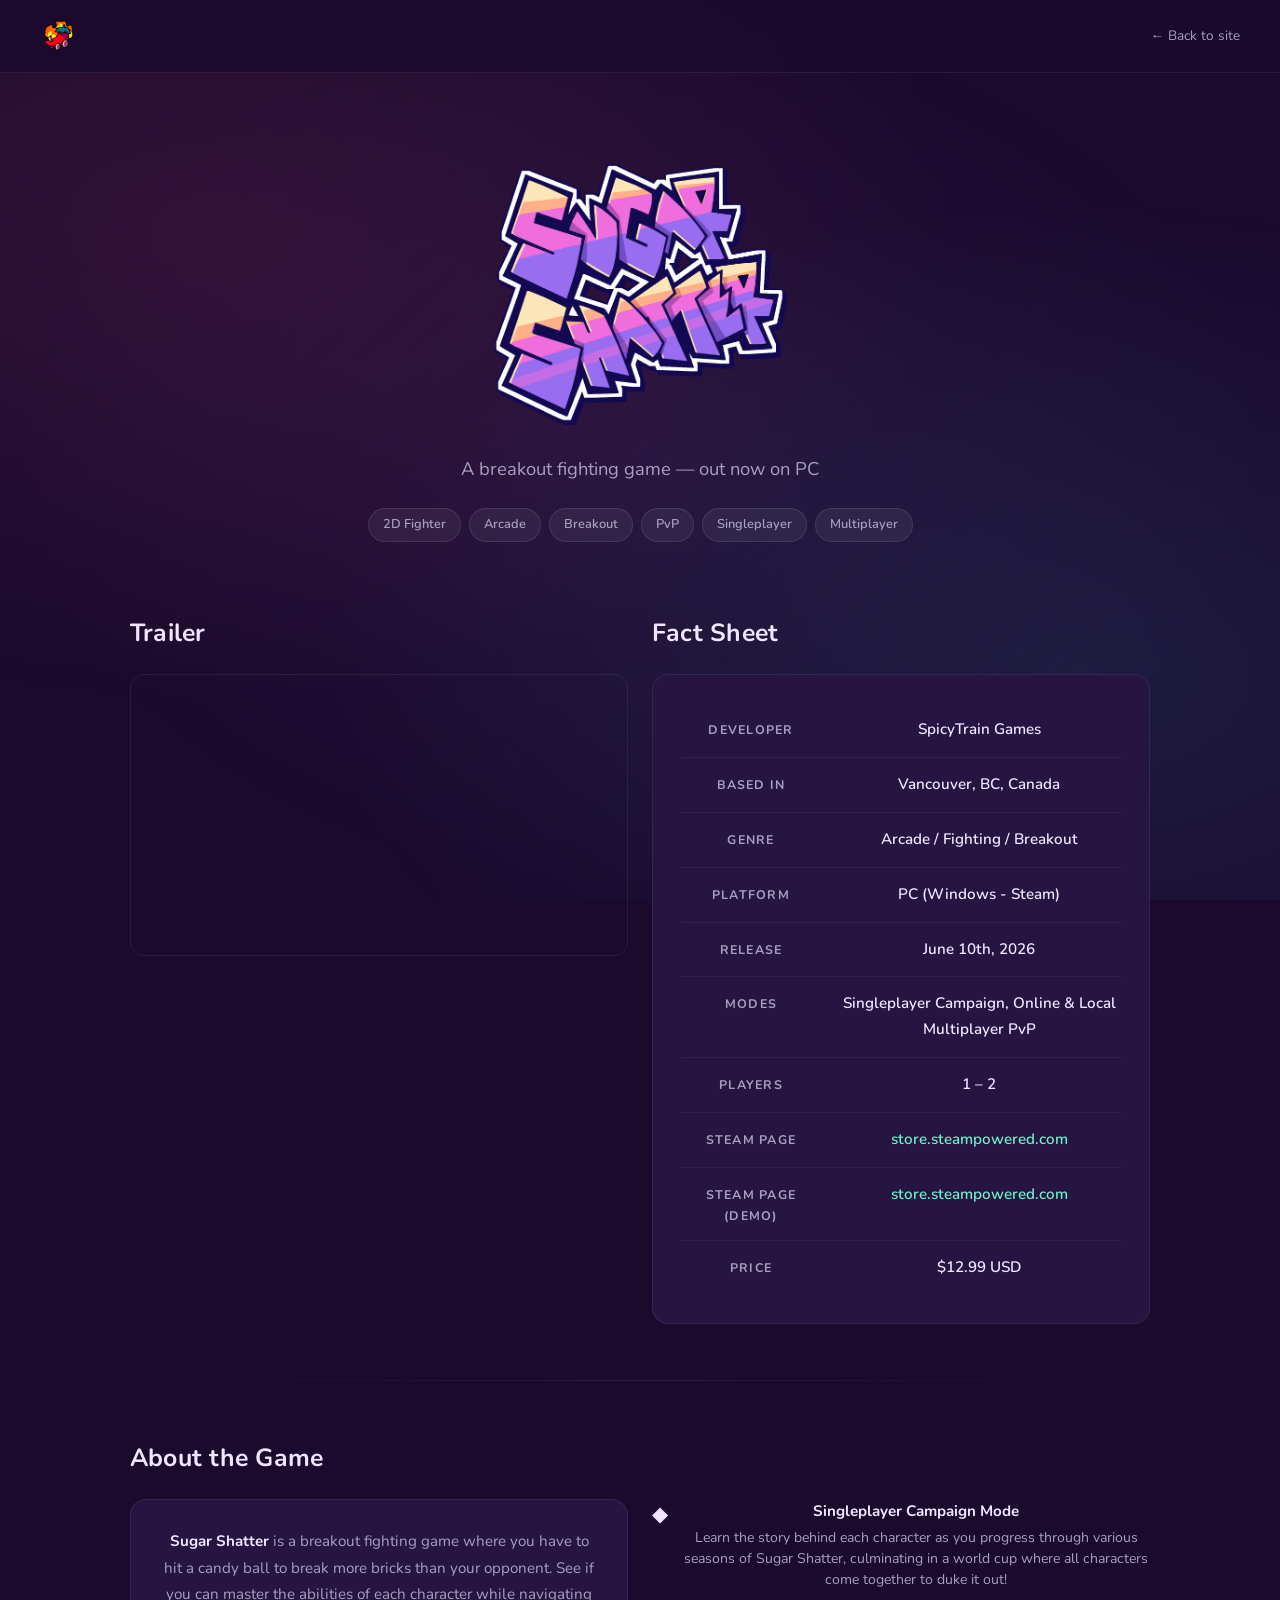
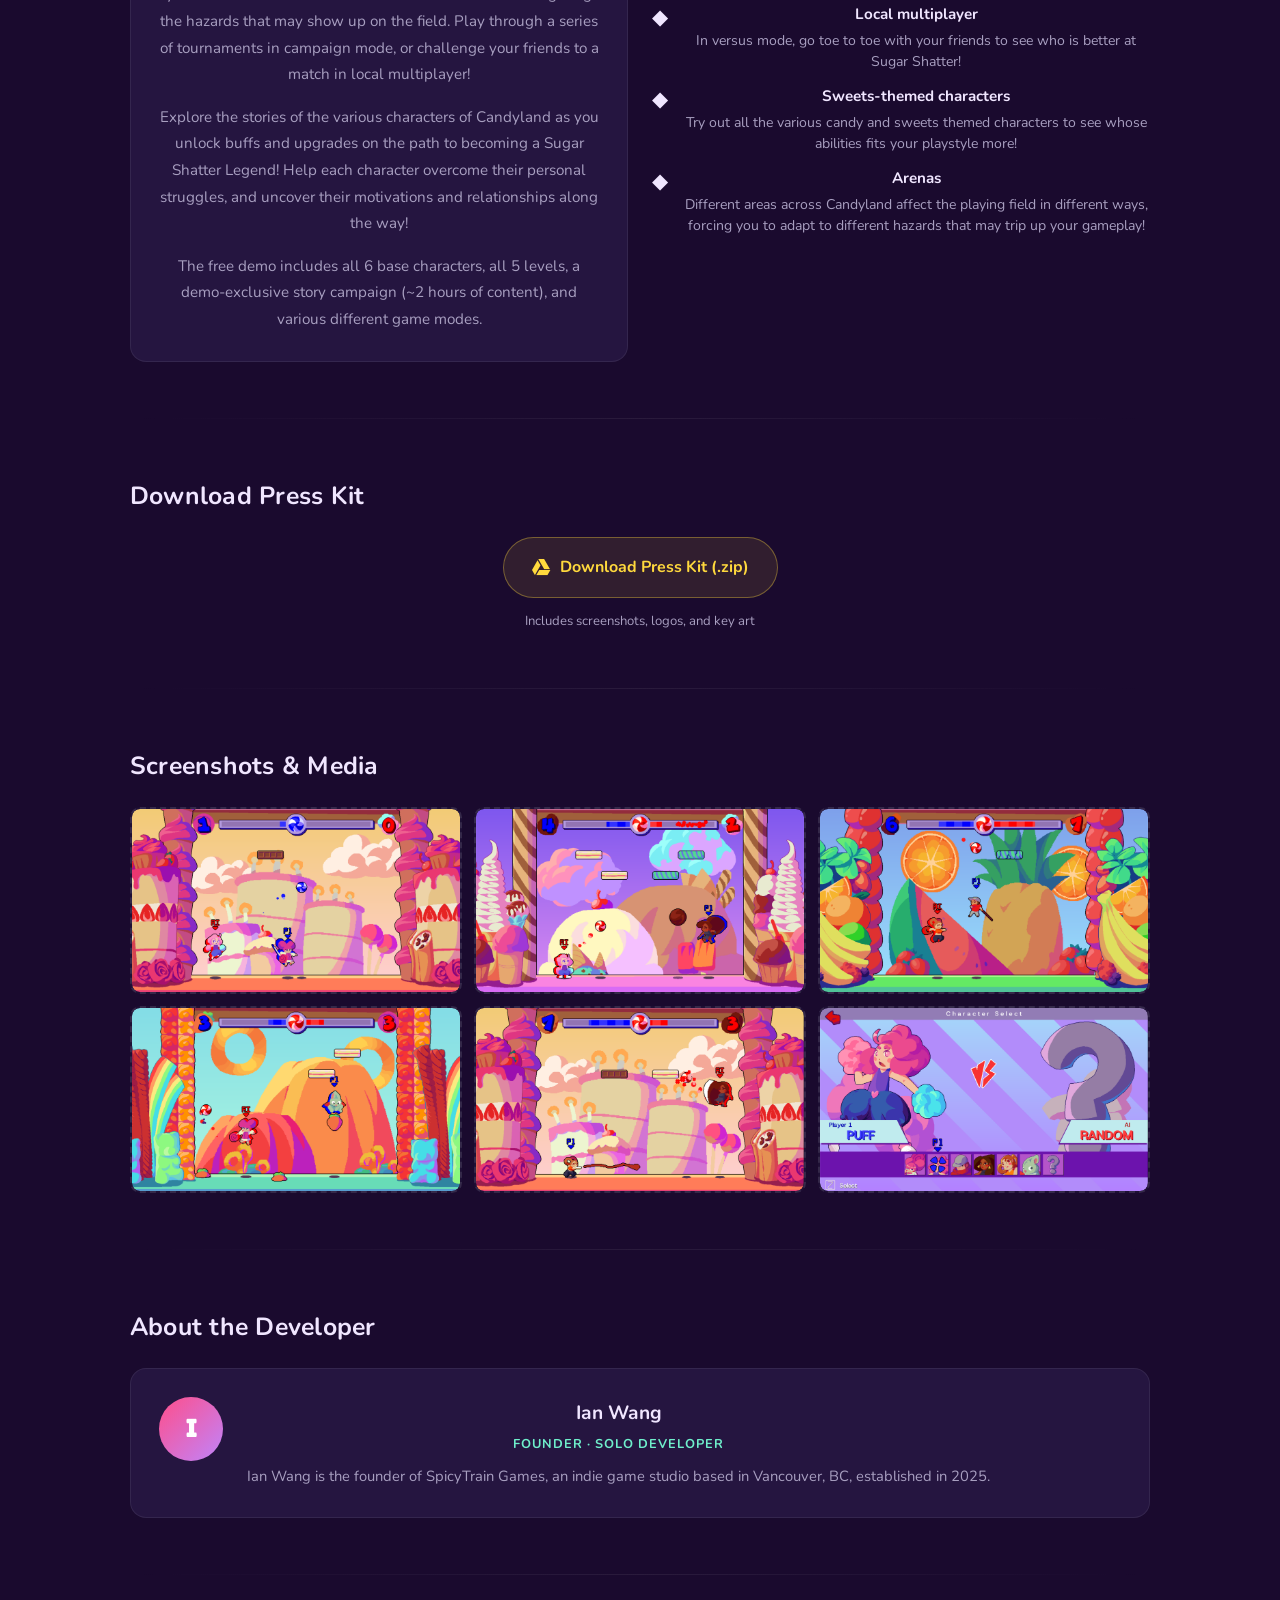
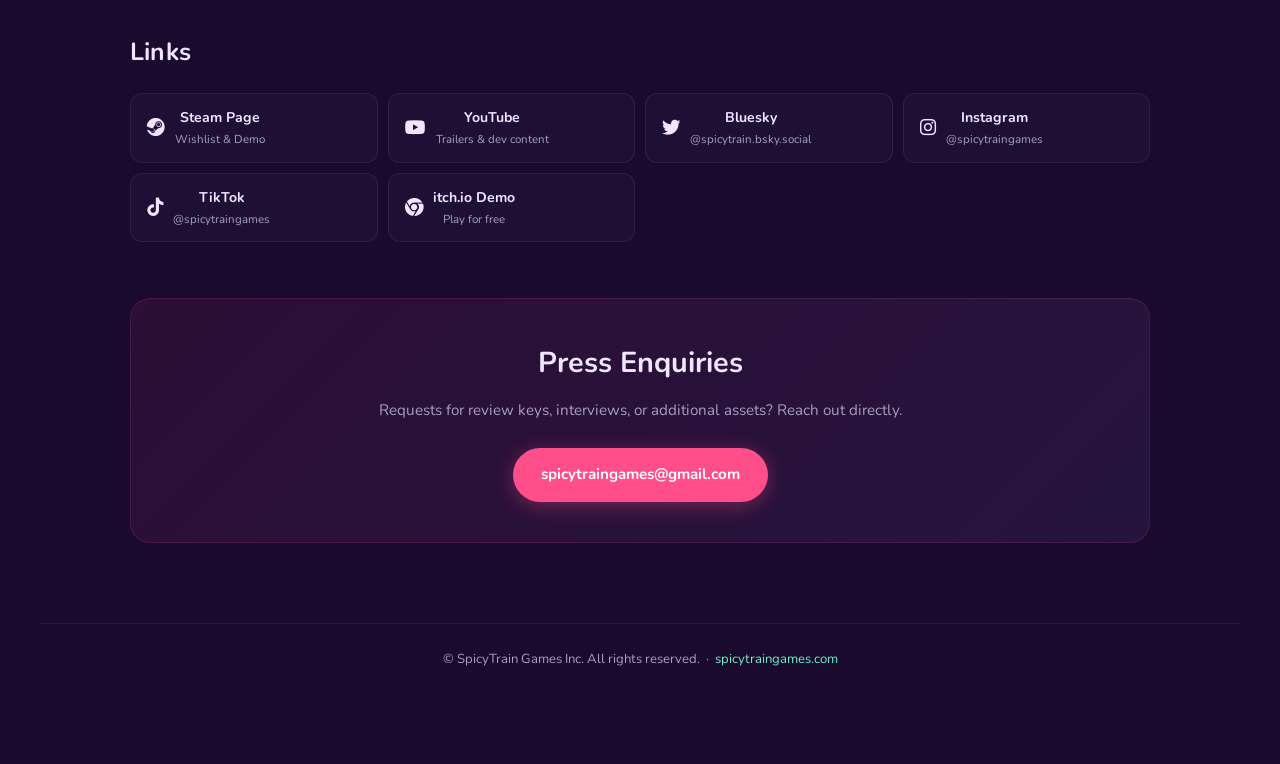
==== commit 34576789: "Add Sugar Shatter logo to press kit Update Sugar Shatter press kit info  Update fonts" ====
--- a/presskit.html
+++ b/presskit.html
@@ -5,7 +5,9 @@
   <meta name="viewport" content="width=device-width, initial-scale=1.0">
   <title>Sugar Shatter — Press Kit | SpicyTrain Games</title>
   <link rel="preconnect" href="https://fonts.googleapis.com">
+  <link rel="preconnect" href="https://fonts.gstatic.com" crossorigin>
   <link href="https://fonts.googleapis.com/css2?family=Lilita+One&family=Nunito:wght@400;600;700&display=swap" rel="stylesheet">
+  <link href="https://fonts.googleapis.com/css2?family=Host+Grotesk:ital,wght@0,300..800;1,300..800&family=Jersey+25&family=Londrina+Shadow&family=Outfit:wght@100..900&display=swap" rel="stylesheet">
   <link rel="stylesheet" href="https://cdnjs.cloudflare.com/ajax/libs/font-awesome/6.5.1/css/all.min.css"/>
   <link rel="stylesheet" href="shared.css">
   <link rel="icon" href="logo.ico" type="image/x-icon">
@@ -45,22 +47,6 @@
     }
     .header-back:hover { color: var(--candy-mint); }
 
-    /* Hero */
-    .hero-badge {
-      display: inline-block;
-      background: rgba(255,78,138,0.15);
-      border: 1px solid rgba(255,78,138,0.4);
-      color: var(--candy-pink);
-      font-size: 0.75rem;
-      font-weight: 700;
-      letter-spacing: 0.15em;
-      text-transform: uppercase;
-      padding: 6px 16px;
-      border-radius: 100px;
-      margin-bottom: 20px;
-      animation: fadeInDown 0.6s ease both;
-    }
-
     .hero h1 {
       font-size: clamp(3rem, 8vw, 6rem);
       animation: fadeInDown 0.6s ease 0.1s both;
@@ -71,6 +57,21 @@
       -webkit-background-clip: text;
       -webkit-text-fill-color: transparent;
       background-clip: text;
+    }
+
+    .hero-logo {
+      max-width: 100%;
+      height: auto;
+      max-height: 280px;
+      display: block;
+      margin: 20px auto;
+      animation: fadeInDown 0.6s ease 0.1s both;
+    }
+
+    @media (max-width: 600px) {
+      .hero-logo {
+        max-height: 200px;
+      }
     }
 
     .hero-sub {
@@ -296,15 +297,17 @@
   </header>
 
   <div class="hero">
-    <h1><span>Sugar Shatter</span></h1>
-    <p class="hero-sub">A breakout fighting game — coming soon to PC</p>
+    <!-- <h1><span>Sugar Shatter</span></h1> -->
+     <div class="hero">
+    <img src="sugar_shatter_logo.png" alt="Sugar Shatter" class="hero-logo">
+    <p class="hero-sub">A breakout fighting game — out now on PC</p>
     <div class="hero-tags">
       <span class="tag">2D Fighter</span>
       <span class="tag">Arcade</span>
       <span class="tag">Breakout</span>
       <span class="tag">PvP</span>
       <span class="tag">Singleplayer</span>
-      <span class="tag">Local Multiplayer</span>
+      <span class="tag">Multiplayer</span>
     </div>
   </div>
 
@@ -314,7 +317,6 @@
       <div class="grid-2" style="align-items: start;">
         <div>
           <div class="section-label">
-            <div class="dot dot-pink"></div>
             <h2>Trailer</h2>
           </div>
           <div class="trailer-wrap">
@@ -328,7 +330,6 @@
         </div>
         <div>
           <div class="section-label">
-            <div class="dot dot-yellow"></div>
             <h2>Fact Sheet</h2>
           </div>
           <div class="card">
@@ -337,12 +338,12 @@
               <div class="fact-row"><div class="fact-label">Based in</div><div class="fact-value">Vancouver, BC, Canada</div></div>
               <div class="fact-row"><div class="fact-label">Genre</div><div class="fact-value">Arcade / Fighting / Breakout</div></div>
               <div class="fact-row"><div class="fact-label">Platform</div><div class="fact-value">PC (Windows - Steam)</div></div>
-              <div class="fact-row"><div class="fact-label">Release</div><div class="fact-value">Coming Soon — Demo available now</div></div>
-              <div class="fact-row"><div class="fact-label">Modes</div><div class="fact-value">Singleplayer Campaign, Local Multiplayer PvP</div></div>
-              <div class="fact-row"><div class="fact-label">Players</div><div class="fact-value">1 – 2 (local)</div></div>
+              <div class="fact-row"><div class="fact-label">Release</div><div class="fact-value">June 10th, 2026</div></div>
+              <div class="fact-row"><div class="fact-label">Modes</div><div class="fact-value">Singleplayer Campaign, Online & Local Multiplayer PvP</div></div>
+              <div class="fact-row"><div class="fact-label">Players</div><div class="fact-value">1 – 2</div></div>
               <div class="fact-row"><div class="fact-label">Steam Page</div><div class="fact-value"><a href="https://store.steampowered.com/app/4275860/Sugar_Shatter/" target="_blank" rel="noopener">store.steampowered.com</a></div></div>
               <div class="fact-row"><div class="fact-label">Steam Page (Demo)</div><div class="fact-value"><a href="https://store.steampowered.com/app/4364720/Sugar_Shatter_Demo/" target="_blank" rel="noopener">store.steampowered.com</a></div></div>
-              <div class="fact-row"><div class="fact-label">Price</div><div class="fact-value">TBA</div></div>
+              <div class="fact-row"><div class="fact-label">Price</div><div class="fact-value">$12.99 USD</div></div>
               <!-- <div class="fact-row"><div class="fact-label">Features</div><div class="fact-value">Steam Cloud · Remote Play Together · Family Sharing</div></div> -->
             </div>
           </div>
@@ -354,7 +355,6 @@
 
     <section>
       <div class="section-label">
-        <div class="dot dot-mint"></div>
         <h2>About the Game</h2>
       </div>
       <div class="grid-2">
@@ -408,7 +408,6 @@
 
     <section>
       <div class="section-label">
-        <div class="dot dot-yellow"></div>
         <h2>Download Press Kit</h2>
       </div>
       <a href="https://drive.google.com/file/d/1k3VE22LtWXHJQoB0J2pcEsdK2OOr-wlj/view?usp=sharing" target="_blank" rel="noopener" class="download-btn">
@@ -421,7 +420,6 @@
 
     <section>
       <div class="section-label">
-        <div class="dot dot-blue"></div>
         <h2>Screenshots & Media</h2>
       </div>
       <div class="screenshots-grid">
@@ -438,7 +436,6 @@
 
     <section>
       <div class="section-label">
-        <div class="dot dot-purple"></div>
         <h2>About the Developer</h2>
       </div>
       <div class="card">
@@ -457,7 +454,6 @@
 
     <section>
       <div class="section-label">
-        <div class="dot dot-mint"></div>
         <h2>Links</h2>
       </div>
       <div class="links-grid">
@@ -483,7 +479,7 @@
     </section>
 
     <div class="contact-block">
-      <h2>📬 Press Enquiries</h2>
+      <h2>Press Enquiries</h2>
       <p>Requests for review keys, interviews, or additional assets? Reach out directly.</p>
       <a href="mailto:spicytraingames@gmail.com" class="contact-email">spicytraingames@gmail.com</a>
     </div>
--- a/shared.css
+++ b/shared.css
@@ -118,20 +118,17 @@
   position: relative;
   z-index: 1;
   text-align: center;
-  padding: 90px 40px 70px;
+  padding: 30px 40px 70px;
 }
 
 .hero h1 {
-  font-family: 'Lilita One', cursive;
+  font-family: "Londrina Shadow", sans-serif;
+  font-weight: 800;
   font-size: clamp(3rem, 8vw, 6.5rem);
-  line-height: 1;
-  letter-spacing: -0.01em;
-}
-
-/* ── SECTION HEADINGS ── */
-/* index.html uses .section-header + .section-pip  */
-/* presskit.html uses .section-label + .dot        */
-/* Both are unified here under shared class names  */
+  line-height: 1.1;
+  animation: fadeInDown 0.6s ease 0.1s both;
+  /* letter-spacing: -0.01em; */
+}
 
 .section-header,
 .section-label {
@@ -146,21 +143,6 @@
   font-size: 1.55rem;
   letter-spacing: 0.01em;
 }
-
-/* Coloured pip dots — used by both pages */
-.section-pip,
-.dot {
-  width: 8px;
-  height: 8px;
-  border-radius: 50%;
-  flex-shrink: 0;
-}
-
-.pip-pink,   .dot-pink   { background: var(--candy-pink);   box-shadow: 0 0 8px var(--candy-pink); }
-.pip-yellow, .dot-yellow { background: var(--candy-yellow); box-shadow: 0 0 8px var(--candy-yellow); }
-.pip-mint,   .dot-mint   { background: var(--candy-mint);   box-shadow: 0 0 8px var(--candy-mint); }
-.pip-blue,   .dot-blue   { background: var(--candy-blue);   box-shadow: 0 0 8px var(--candy-blue); }
-.pip-purple, .dot-purple { background: var(--candy-purple); box-shadow: 0 0 8px var(--candy-purple); }
 
 /* ── CARDS ── */
 .card {
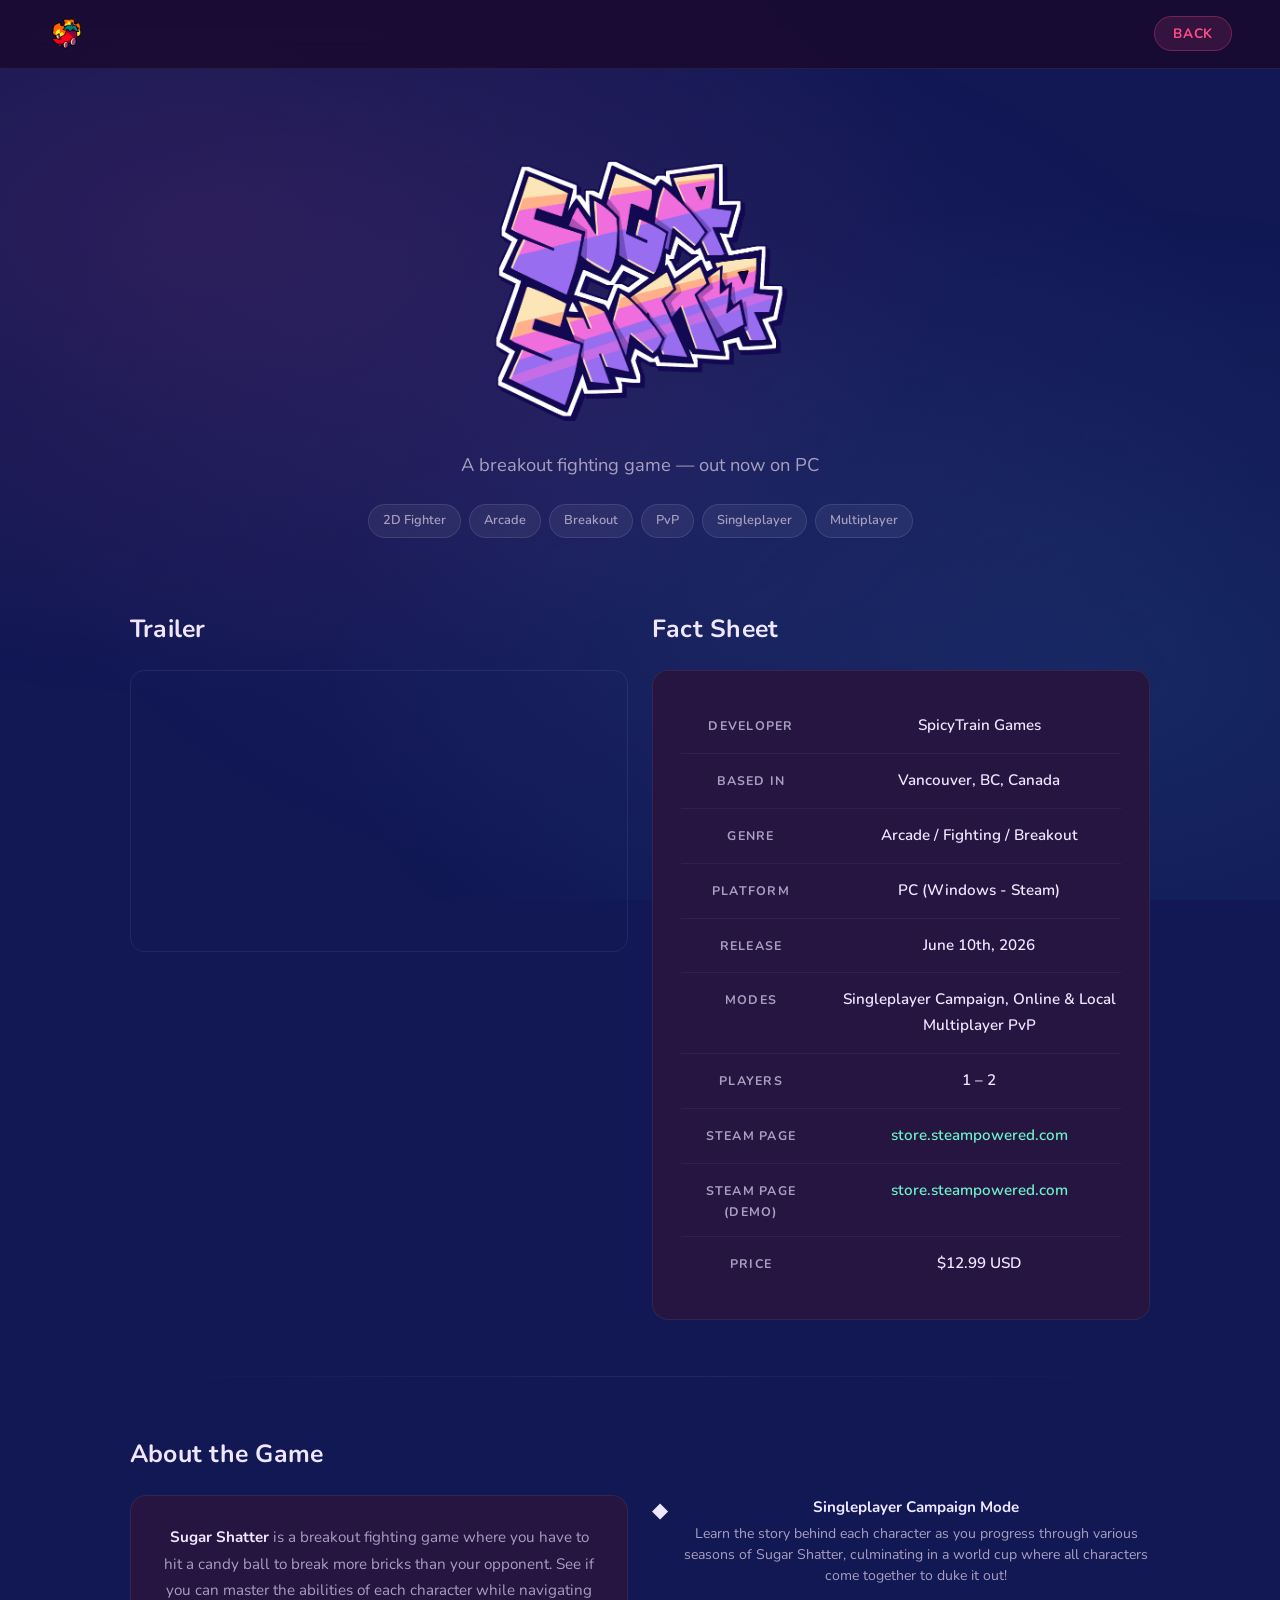
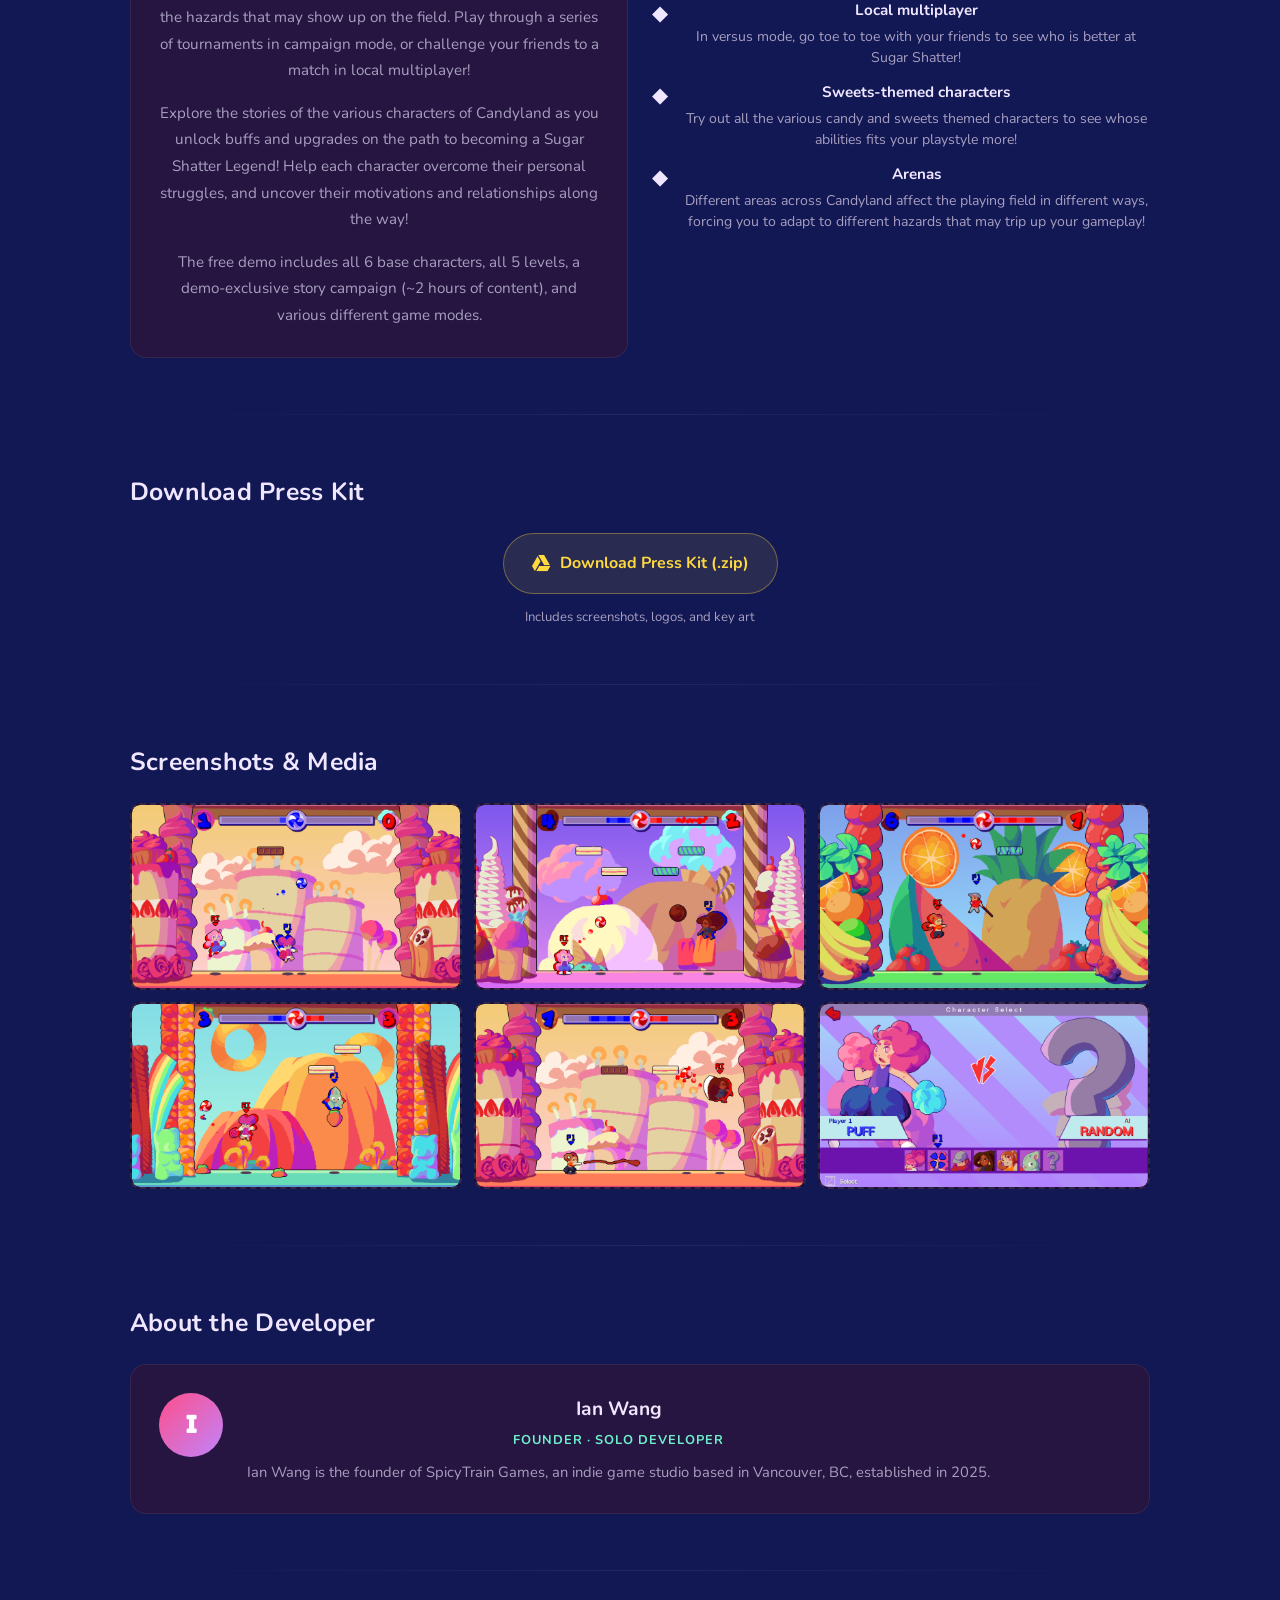
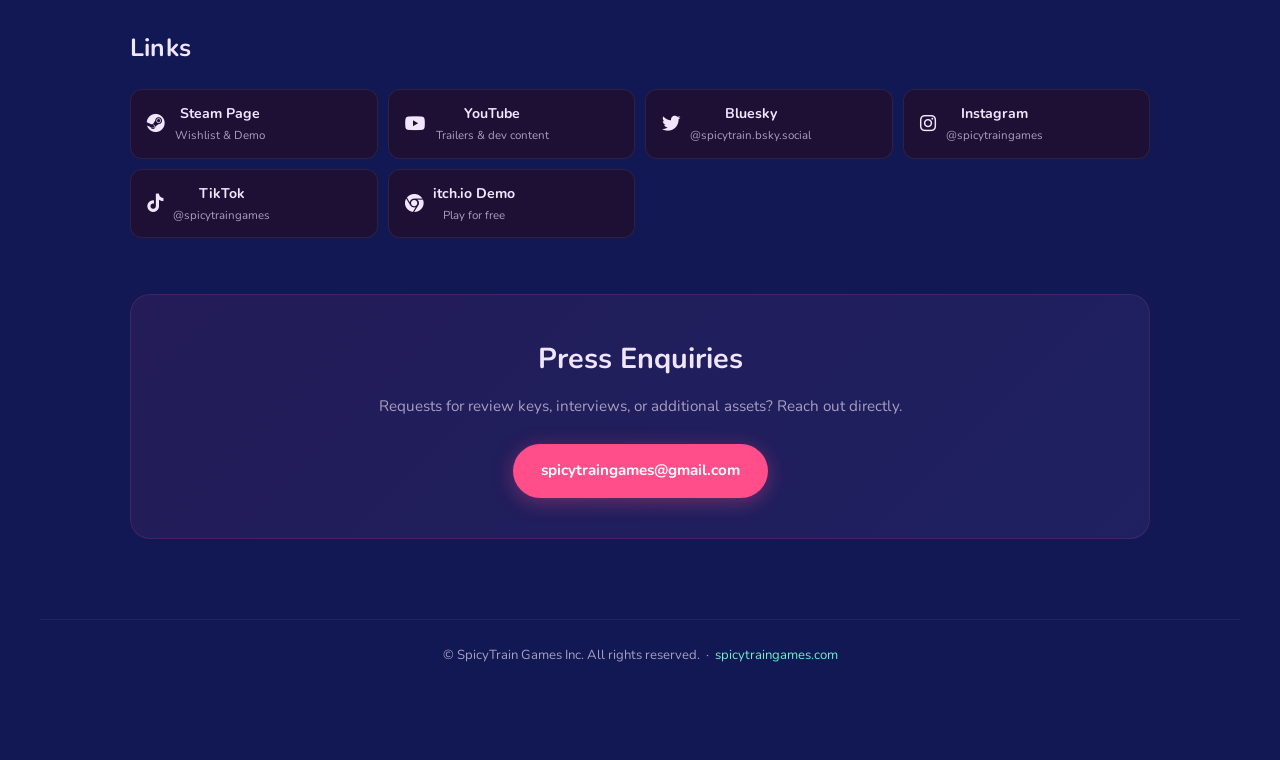
==== commit 5b1f4b6b: "Change background colour Minor various formatting updates & fixes" ====
--- a/presskit.html
+++ b/presskit.html
@@ -27,25 +27,6 @@
       background: rgba(26,10,46,0.8);
       backdrop-filter: blur(12px);
     }
-
-    .header-logo {
-      font-family: 'Lilita One', cursive;
-      font-size: 1.1rem;
-      color: var(--candy-yellow);
-      text-decoration: none;
-      letter-spacing: 0.02em;
-    }
-
-    .header-back {
-      font-size: 0.85rem;
-      color: var(--text-muted);
-      text-decoration: none;
-      display: flex;
-      align-items: center;
-      gap: 6px;
-      transition: color 0.2s;
-    }
-    .header-back:hover { color: var(--candy-mint); }
 
     .hero h1 {
       font-size: clamp(3rem, 8vw, 6rem);
@@ -291,10 +272,12 @@
 </head>
 <body>
 
-  <header>
-    <a href="index.html" class="header-logo"><img src="logo.png" alt="SpicyTrain Games logo" height="36" style="vertical-align: middle;"></a>
-    <a href="index.html" class="header-back">← Back to site</a>
-  </header>
+  <nav>
+    <a href="#" class="nav-logo"><img src="logo.png" alt="SpicyTrain Games logo" height="36" style="vertical-align: middle;"></a>
+    <ul class="nav-links">
+      <li><a href="index.html" class="nav-press">Back</a></li>
+    </ul>
+  </nav>
 
   <div class="hero">
     <!-- <h1><span>Sugar Shatter</span></h1> -->
--- a/shared.css
+++ b/shared.css
@@ -13,6 +13,7 @@
   --dark:         #1A0A2E;
   --dark-card:    #251540;
   --dark-card2:   #1E1035;
+  --dark-blue:    #111854;
   --text:         #F0E6FF;
   --text-muted:   #A89FC0;
 }
@@ -24,7 +25,7 @@
 
 /* ── BASE ── */
 body {
-  background-color: var(--dark);
+  background-color: var(--dark-blue);
   color: var(--text);
   font-family: 'Nunito', sans-serif;
   font-size: 16px;
@@ -84,7 +85,7 @@
   letter-spacing: 0.05em;
   text-transform: uppercase;
   padding: 6px 14px;
-  border-radius: 100px;
+  border-radius: 70px;
   transition: color 0.2s, background 0.2s;
 }
 
@@ -98,7 +99,7 @@
   border: 1px solid rgba(255,78,138,0.3);
   color: var(--candy-pink);
   padding: 7px 18px;
-  border-radius: 100px;
+  border-radius: 70px;
   font-size: 0.85rem;
   font-weight: 700;
   text-decoration: none;
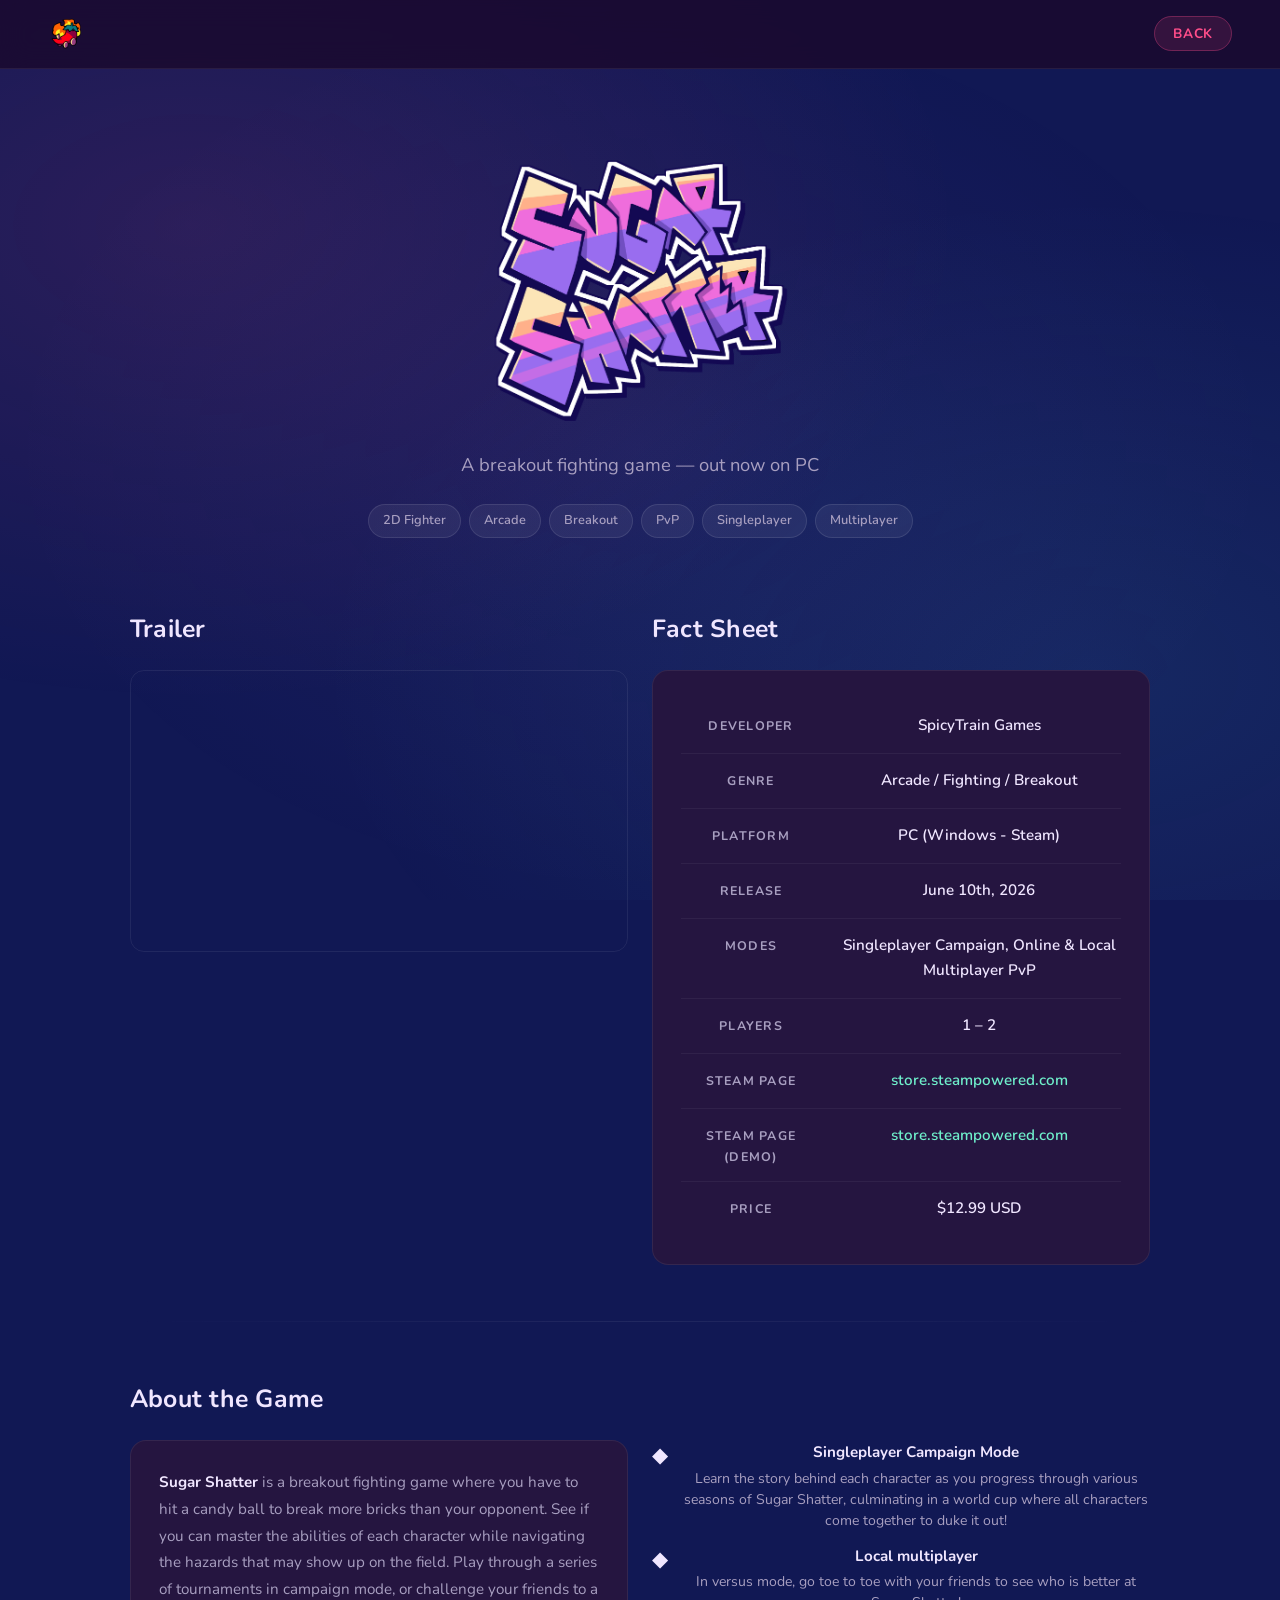
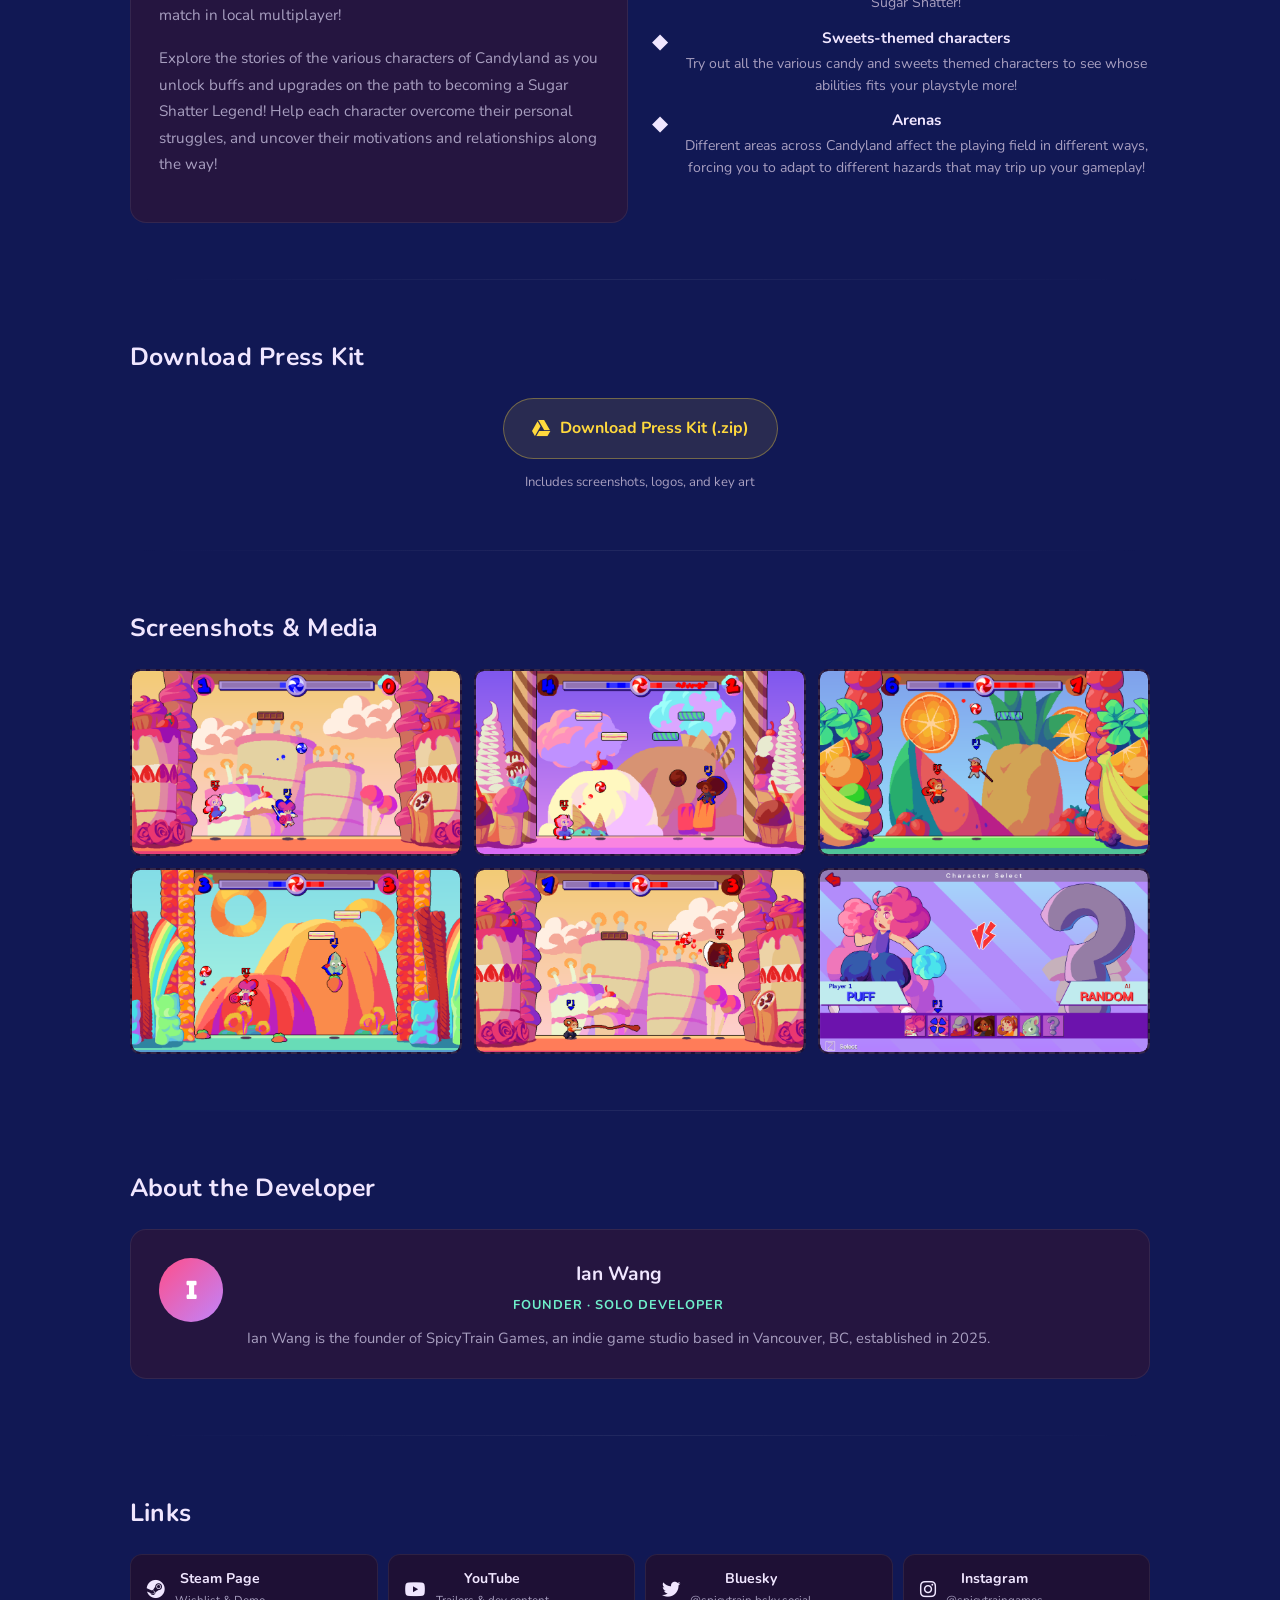
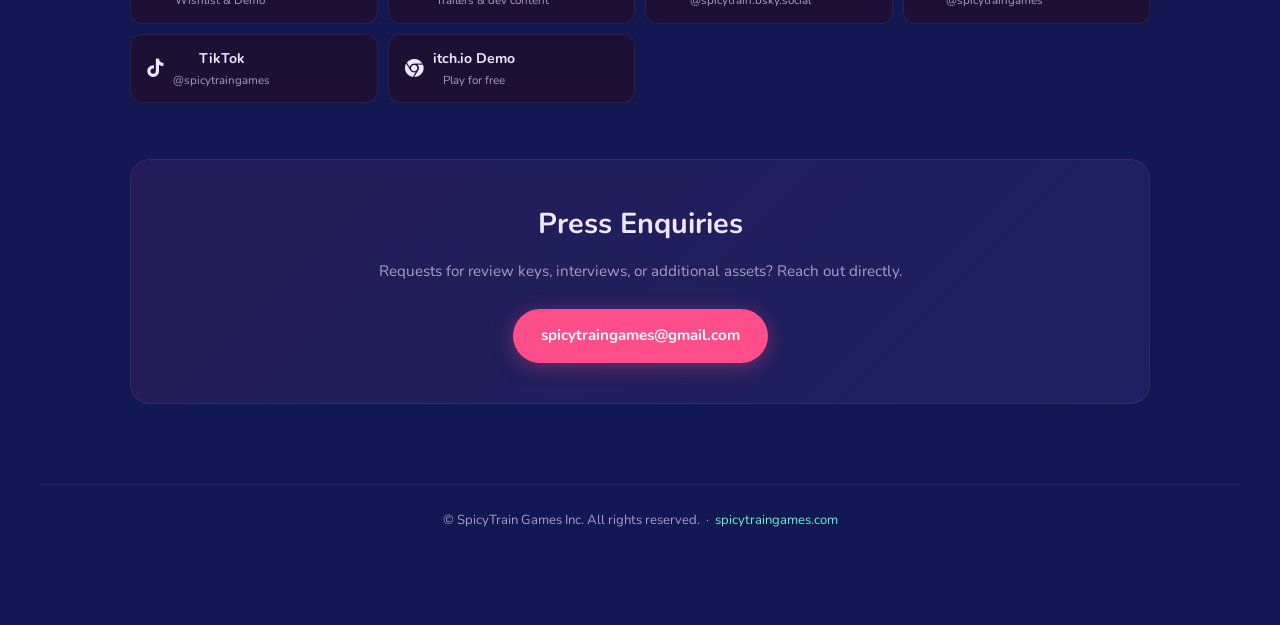
==== commit ce6aee22: "Add presskit for PactSworn Minor press kit reformatting" ====
--- a/presskit.html
+++ b/presskit.html
@@ -318,7 +318,6 @@
           <div class="card">
             <div class="fact-sheet">
               <div class="fact-row"><div class="fact-label">Developer</div><div class="fact-value">SpicyTrain Games</div></div>
-              <div class="fact-row"><div class="fact-label">Based in</div><div class="fact-value">Vancouver, BC, Canada</div></div>
               <div class="fact-row"><div class="fact-label">Genre</div><div class="fact-value">Arcade / Fighting / Breakout</div></div>
               <div class="fact-row"><div class="fact-label">Platform</div><div class="fact-value">PC (Windows - Steam)</div></div>
               <div class="fact-row"><div class="fact-label">Release</div><div class="fact-value">June 10th, 2026</div></div>
@@ -342,14 +341,11 @@
       </div>
       <div class="grid-2">
         <div class="card">
-          <p style="color: var(--text-muted); font-size: 0.95rem; line-height: 1.75; margin-bottom: 16px;">
+          <p style="color: var(--text-muted); font-size: 0.95rem; line-height: 1.75; margin-bottom: 16px; text-align: left;">
             <strong style="color: var(--text);">Sugar Shatter</strong> is a breakout fighting game where you have to hit a candy ball to break more bricks than your opponent. See if you can master the abilities of each character while navigating the hazards that may show up on the field. Play through a series of tournaments in campaign mode, or challenge your friends to a match in local multiplayer!
           </p>
-          <p style="color: var(--text-muted); font-size: 0.95rem; line-height: 1.75; margin-bottom: 16px;">
+          <p style="color: var(--text-muted); font-size: 0.95rem; line-height: 1.75; margin-bottom: 16px; text-align: left;">
             Explore the stories of the various characters of Candyland as you unlock buffs and upgrades on the path to becoming a Sugar Shatter Legend! Help each character overcome their personal struggles, and uncover their motivations and relationships along the way!
-          </p>
-          <p style="color: var(--text-muted); font-size: 0.95rem; line-height: 1.75;">
-            The free demo includes all 6 base characters, all 5 levels, a demo-exclusive story campaign (~2 hours of content), and various different game modes.
           </p>
         </div>
         <div>
--- a/shared.css
+++ b/shared.css
@@ -124,7 +124,7 @@
 
 .hero h1 {
   font-family: "Londrina Shadow", sans-serif;
-  font-weight: 800;
+  font-weight: 900;
   font-size: clamp(3rem, 8vw, 6.5rem);
   line-height: 1.1;
   animation: fadeInDown 0.6s ease 0.1s both;
